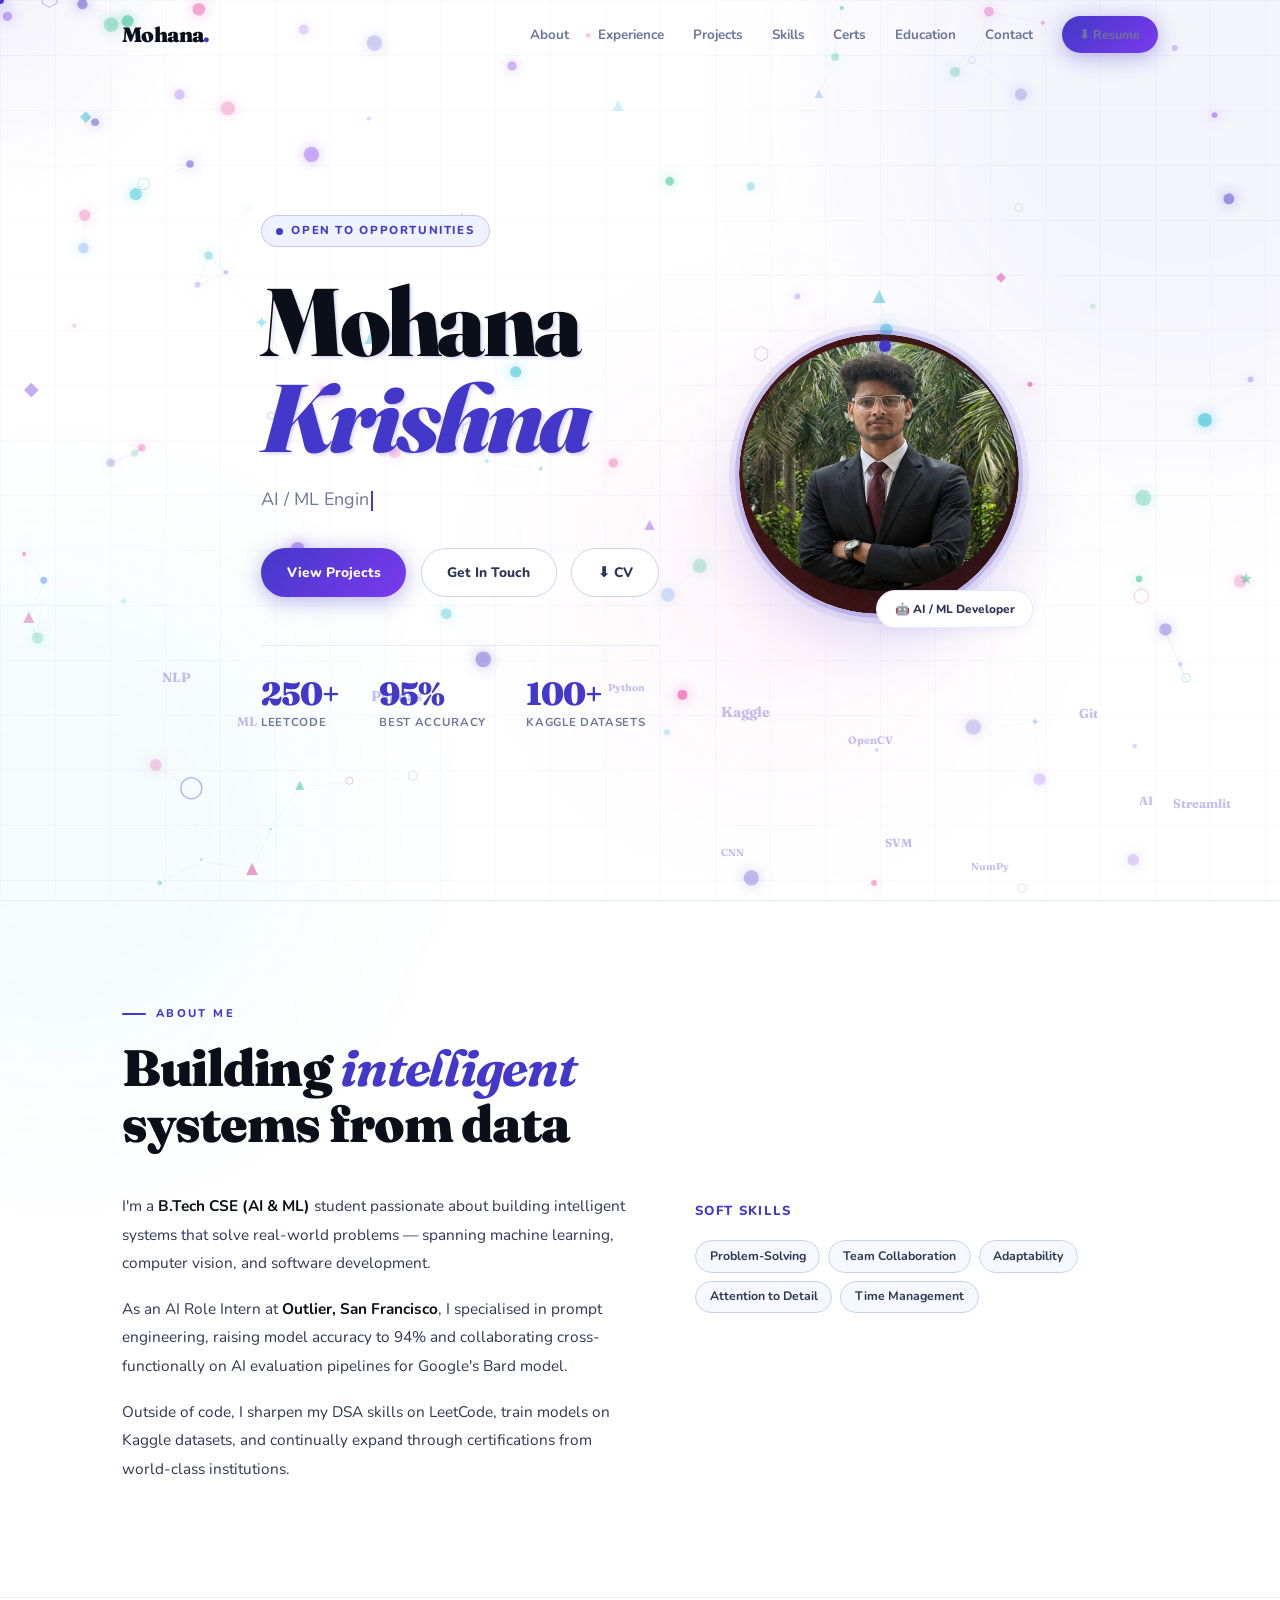
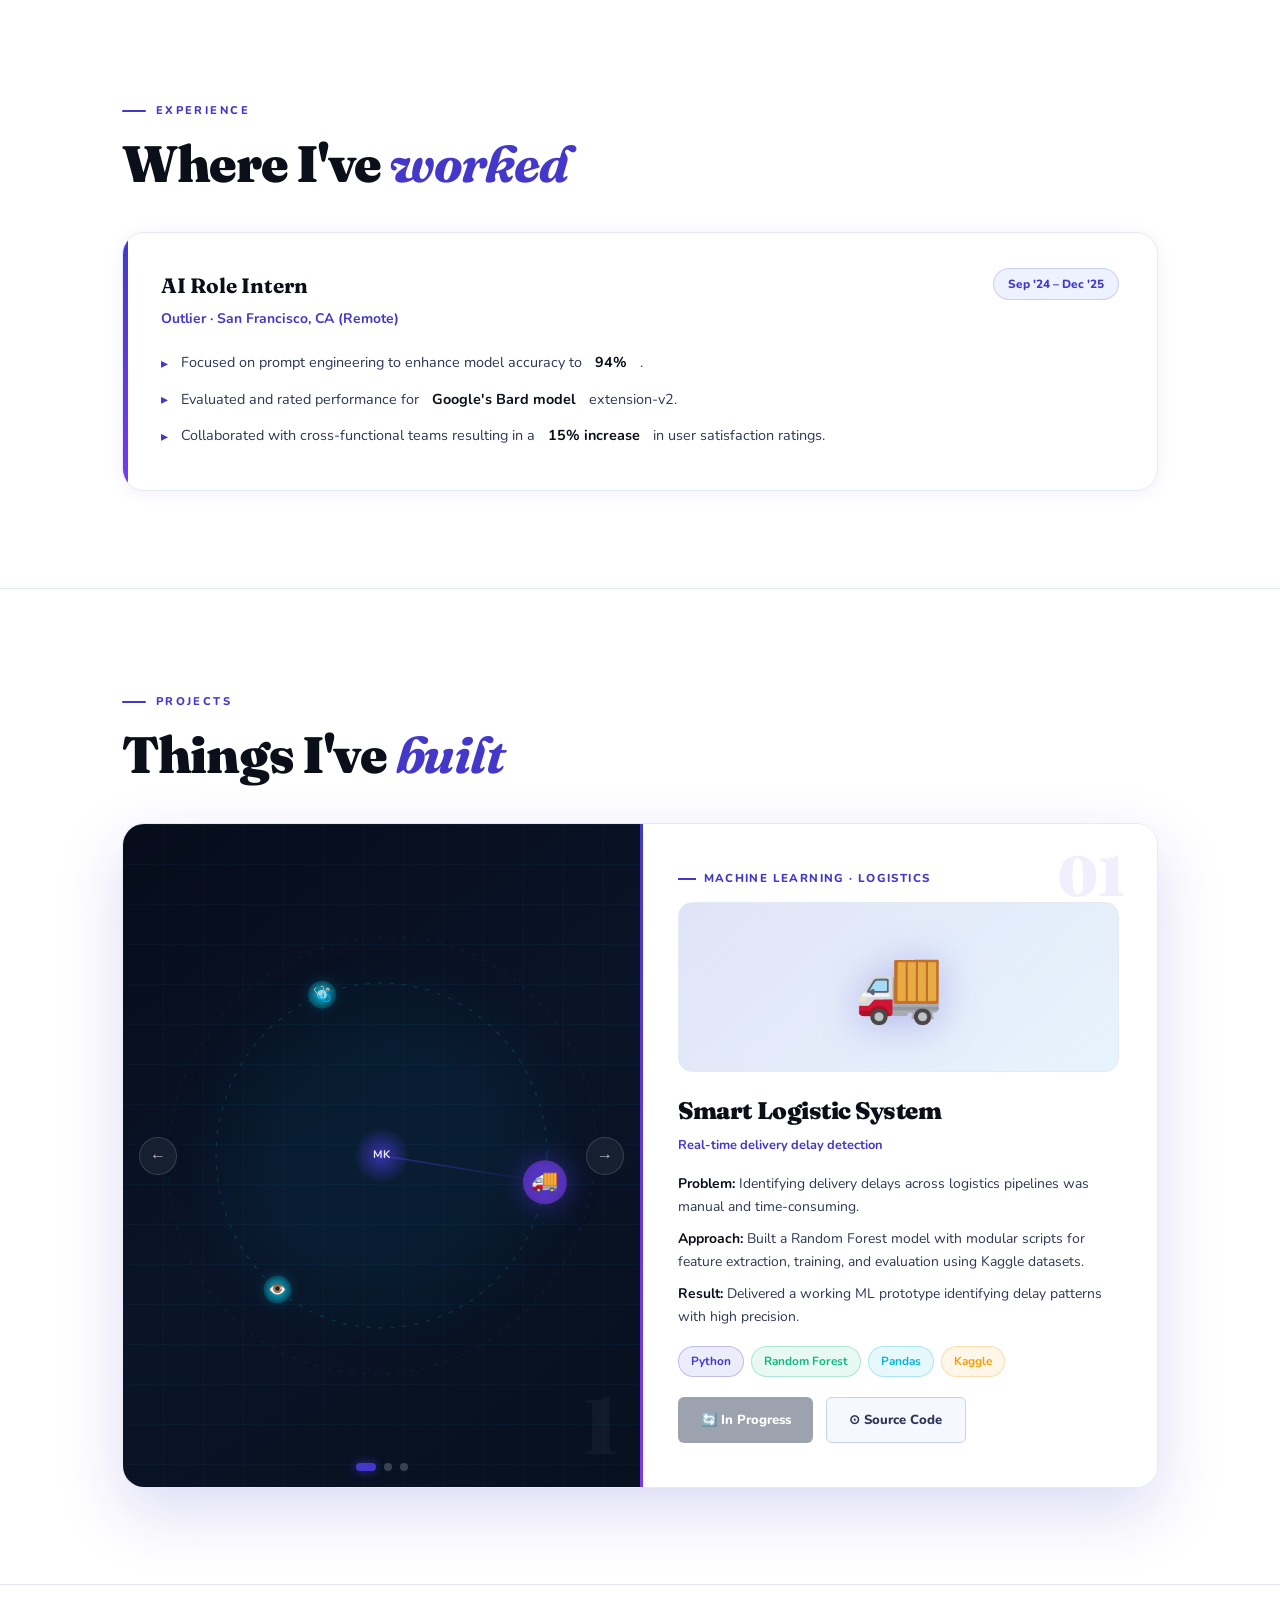
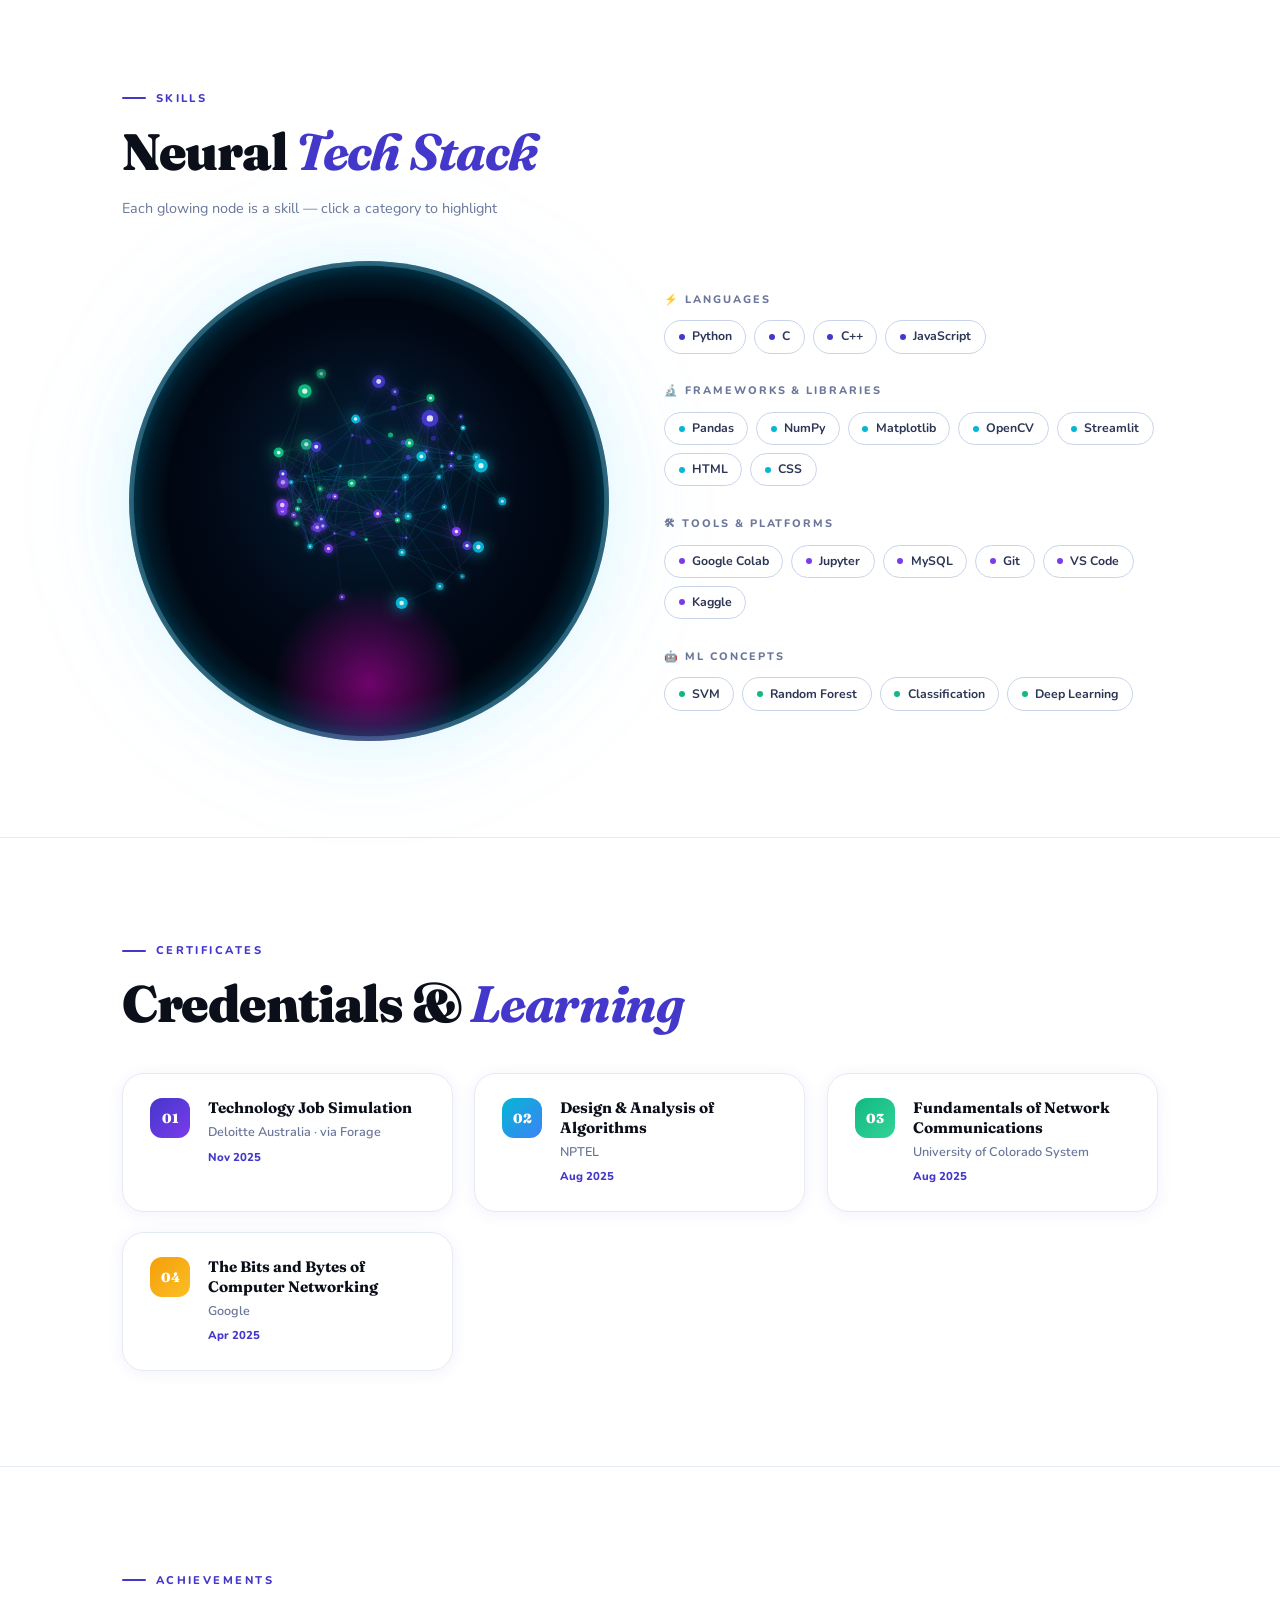
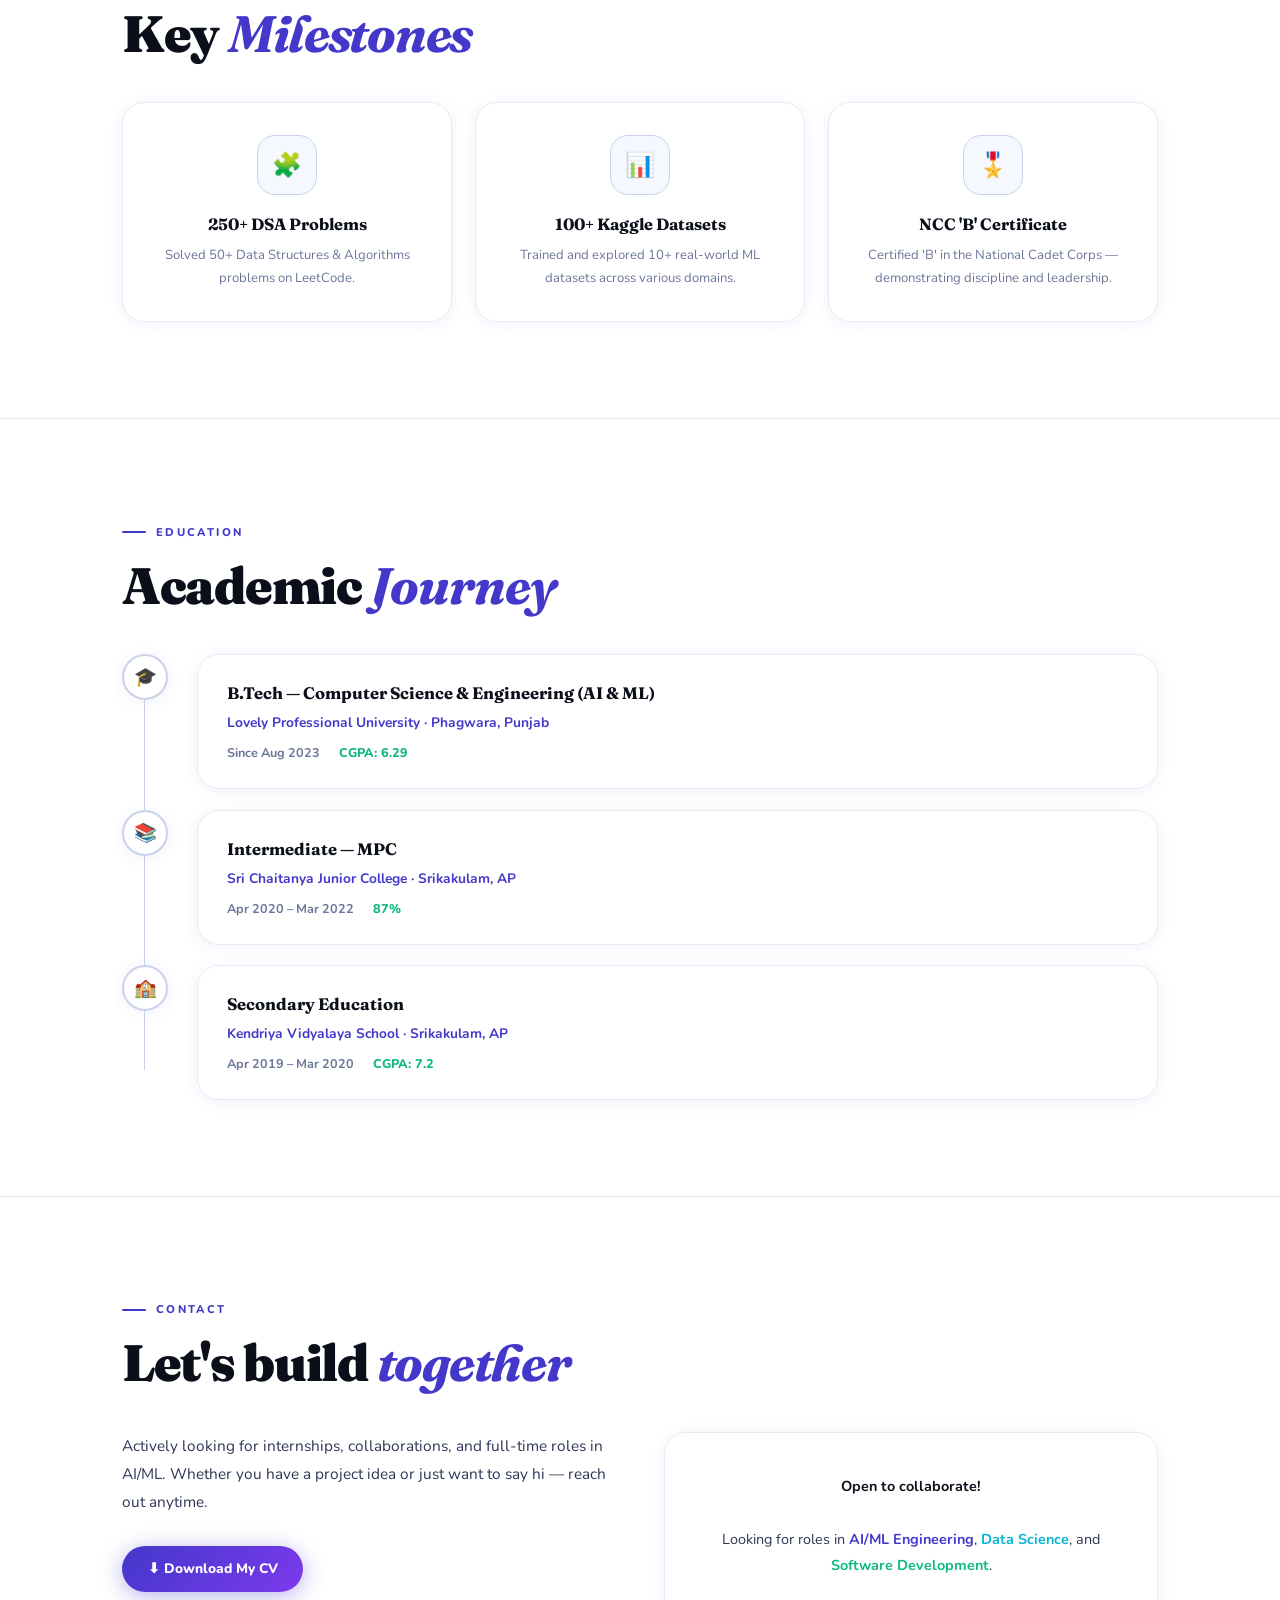
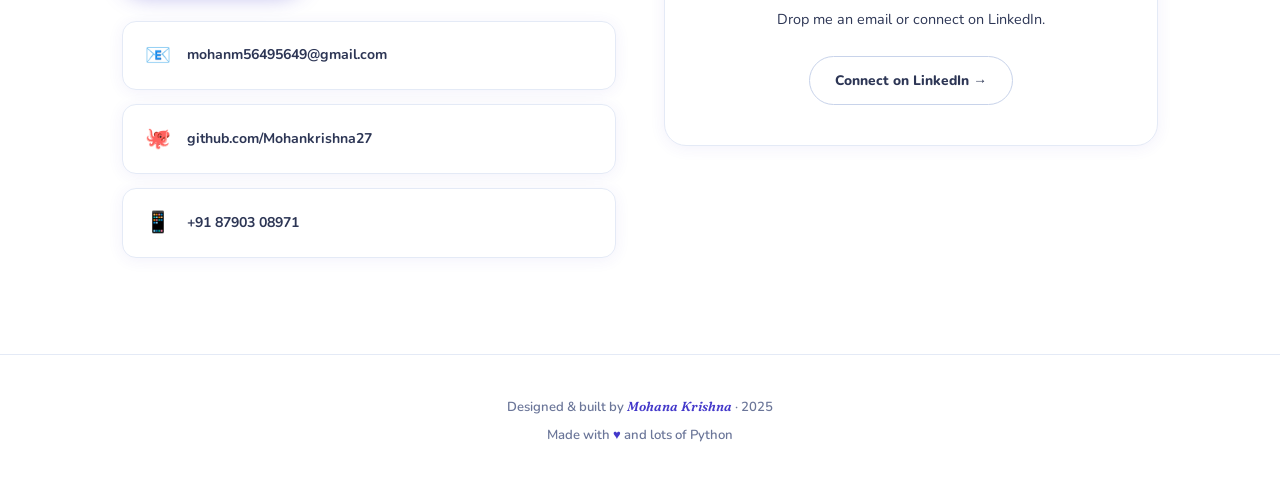
==== portfolio_final1.html @ 8be57232 "Add files via upload" ====
<!DOCTYPE html>
<html lang="en">
<head>
<meta charset="UTF-8"/>
<meta name="viewport" content="width=device-width,initial-scale=1.0"/>
<title>Mohana Krishna · Portfolio</title>
<link rel="preconnect" href="https://fonts.googleapis.com"/>
<link rel="preconnect" href="https://fonts.gstatic.com" crossorigin/>
<link href="https://fonts.googleapis.com/css2?family=Fraunces:ital,opsz,wght@0,9..144,700;0,9..144,900;1,9..144,700&family=Nunito:wght@400;600;700;800&display=swap" rel="stylesheet"/>
<style>
:root{
  --bg:#ffffff;--bg2:#f5f8ff;--bg3:#eef2fb;
  --white:#ffffff;--border:#e4eaf6;--border-dk:#c8d3ea;
  --text:#0b0f1a;--text2:#2d3655;--muted:#6b7699;
  --accent:#4338ca;--alt:#06b6d4;--green:#10b981;--pink:#e11d8d;
  --accent-lt:#eef2ff;--alt-lt:#ecfeff;--green-lt:#ecfdf5;
  --g1:linear-gradient(135deg,#4338ca,#7c3aed);
  --g2:linear-gradient(135deg,#06b6d4,#3b82f6);
  --sh-sm:0 2px 16px rgba(67,56,202,.07);
  --sh:0 8px 40px rgba(67,56,202,.13);
  --sh-lg:0 24px 64px rgba(67,56,202,.18);
  --r:14px;--r-lg:22px;
}
*,*::before,*::after{box-sizing:border-box;margin:0;padding:0}
html{scroll-behavior:smooth}
body{font-family:'Nunito',sans-serif;background:var(--bg);color:var(--text);overflow-x:hidden;line-height:1.7}
::-webkit-scrollbar{width:5px}
::-webkit-scrollbar-track{background:var(--bg2)}
::-webkit-scrollbar-thumb{background:var(--accent);border-radius:999px}
::selection{background:rgba(67,56,202,.15)}

#particle-canvas{position:fixed;inset:0;pointer-events:none;z-index:0}
.mesh{position:fixed;inset:0;z-index:0;pointer-events:none;
  background-image:linear-gradient(rgba(67,56,202,.03) 1px,transparent 1px),linear-gradient(90deg,rgba(67,56,202,.03) 1px,transparent 1px);
  background-size:55px 55px;animation:mesh-drift 25s ease-in-out infinite alternate}
@keyframes mesh-drift{0%{background-position:0 0}100%{background-position:18px 18px}}
.orb{position:fixed;border-radius:50%;filter:blur(90px);pointer-events:none;z-index:0}
.o1{width:650px;height:650px;background:rgba(67,56,202,.055);top:-220px;right:-220px;animation:of 20s ease-in-out infinite alternate}
.o2{width:520px;height:520px;background:rgba(6,182,212,.045);bottom:-180px;left:-200px;animation:of 24s ease-in-out infinite alternate;animation-delay:-10s}
.o3{width:380px;height:380px;background:rgba(225,29,141,.04);top:42%;left:46%;animation:of 16s ease-in-out infinite alternate;animation-delay:-5s}
@keyframes of{0%{transform:translate(0,0)scale(1)}100%{transform:translate(28px,38px)scale(1.07)}}

#cg{position:fixed;pointer-events:none;z-index:9999;width:400px;height:400px;border-radius:50%;background:radial-gradient(circle,rgba(67,56,202,.06) 0%,transparent 70%);transform:translate(-50%,-50%);transition:left .08s,top .08s}
#cd{position:fixed;pointer-events:none;z-index:9999;width:8px;height:8px;border-radius:50%;background:var(--accent);transform:translate(-50%,-50%);box-shadow:0 0 14px rgba(67,56,202,.7);transition:left .04s,top .04s,transform .2s,background .2s}

.container{max-width:1100px;margin:0 auto;padding:0 2rem;position:relative;z-index:1}
.section-label{display:inline-flex;align-items:center;gap:.6rem;font-size:.7rem;font-weight:800;letter-spacing:.22em;text-transform:uppercase;color:var(--accent);margin-bottom:1rem}
.section-label::before{content:'';width:24px;height:2px;background:var(--accent);border-radius:2px}
.section-title{font-family:'Fraunces',serif;font-weight:900;font-size:clamp(1.9rem,4.5vw,3.2rem);line-height:1.1;color:var(--text);margin-bottom:1rem;letter-spacing:-.025em}
.section-title em{font-style:italic;color:var(--accent);font-weight:700}
.card{background:var(--white);border:1px solid var(--border);border-radius:var(--r-lg);box-shadow:var(--sh-sm);position:relative;overflow:hidden;transform-style:preserve-3d;transition:transform .15s ease,box-shadow .3s,border-color .3s;will-change:transform}
.card::after{content:'';position:absolute;inset:0;background:linear-gradient(110deg,transparent 35%,rgba(255,255,255,.75) 50%,transparent 65%);transform:translateX(-100%);transition:transform .55s;pointer-events:none;z-index:2}
.card:hover::after{transform:translateX(100%)}
.card:hover{border-color:rgba(67,56,202,.22);box-shadow:var(--sh)}
.btn{display:inline-flex;align-items:center;gap:.5rem;font-family:'Nunito',sans-serif;font-weight:800;font-size:.86rem;padding:.72rem 1.6rem;border-radius:999px;border:none;cursor:pointer;text-decoration:none;transition:transform .25s,box-shadow .25s,filter .25s;position:relative;overflow:hidden}
.btn::before{content:'';position:absolute;inset:0;border-radius:inherit;background:radial-gradient(circle at var(--mx,50%) var(--my,50%),rgba(255,255,255,.28) 0%,transparent 60%);opacity:0;transition:opacity .3s;pointer-events:none}
.btn:hover::before{opacity:1}
.btn-p{background:var(--g1);color:#fff;box-shadow:0 4px 22px rgba(67,56,202,.38)}
.btn-p:hover{transform:translateY(-3px);box-shadow:0 10px 34px rgba(67,56,202,.45);filter:brightness(1.06)}
.btn-g{background:var(--white);color:var(--text2);border:1.5px solid var(--border-dk)}
.btn-g:hover{border-color:var(--accent);color:var(--accent);transform:translateY(-3px);box-shadow:var(--sh-sm)}

nav{position:fixed;top:0;left:0;right:0;z-index:100;padding:1rem 0;transition:background .4s,box-shadow .4s}
nav.sc{background:rgba(255,255,255,.9);backdrop-filter:blur(24px);-webkit-backdrop-filter:blur(24px);box-shadow:0 1px 0 var(--border),var(--sh-sm)}
.ni{display:flex;align-items:center;justify-content:space-between}
.nl{font-family:'Fraunces',serif;font-weight:900;font-size:1.3rem;color:var(--text);text-decoration:none;letter-spacing:-.03em}
.nl span{color:var(--accent)}
.nls{display:flex;align-items:center;gap:1.8rem;list-style:none}
.nls a{font-size:.84rem;font-weight:700;color:var(--muted);text-decoration:none;transition:color .2s;position:relative}
.nls a::after{content:'';position:absolute;bottom:-3px;left:0;right:0;height:2px;background:var(--accent);border-radius:2px;transform:scaleX(0);transform-origin:right;transition:transform .3s}
.nls a:hover{color:var(--text)}
.nls a:hover::after{transform:scaleX(1);transform-origin:left}
.burg{display:none;flex-direction:column;gap:5px;cursor:pointer;padding:4px}
.burg span{display:block;width:22px;height:2px;background:var(--text);border-radius:2px;transition:all .3s}
@media(max-width:720px){
  .burg{display:flex}
  .nls{position:fixed;inset:0;top:62px;flex-direction:column;justify-content:center;align-items:center;background:rgba(255,255,255,.97);gap:2.5rem;display:none}
  .nls.open{display:flex}
  .nls a{font-size:1.2rem}
}

/* HERO */
#hero{min-height:100vh;display:flex;align-items:center;padding:7rem 0 4rem}
.hi{display:grid;grid-template-columns:1fr auto;align-items:center;gap:5rem}
.hero-pill{display:inline-flex;align-items:center;gap:.5rem;font-size:.72rem;font-weight:800;letter-spacing:.14em;text-transform:uppercase;background:var(--accent-lt);color:var(--accent);border:1px solid rgba(67,56,202,.22);padding:.33rem .9rem;border-radius:999px;margin-bottom:1.6rem;animation:pglow 3s ease-in-out infinite}
@keyframes pglow{0%,100%{box-shadow:0 0 0 0 rgba(67,56,202,0)}50%{box-shadow:0 0 0 7px rgba(67,56,202,.07)}}
.dot{width:7px;height:7px;border-radius:50%;background:var(--accent);animation:pdot 2s ease-in-out infinite}
@keyframes pdot{0%,100%{box-shadow:0 0 0 0 rgba(67,56,202,.6)}50%{box-shadow:0 0 0 8px rgba(67,56,202,0)}}
.hn{font-family:'Fraunces',serif;font-weight:900;font-size:clamp(3rem,8vw,6rem);line-height:1.0;letter-spacing:-.04em;margin-bottom:1.2rem;color:var(--text);text-shadow:1px 1px 0 rgba(67,56,202,.06),2px 2px 0 rgba(67,56,202,.05),3px 3px 0 rgba(67,56,202,.04),4px 4px 0 rgba(67,56,202,.03)}
.hn .aw{color:var(--accent);font-style:italic}
.hs{font-size:clamp(.95rem,2vw,1.12rem);font-weight:400;color:var(--muted);margin-bottom:2rem;min-height:1.8em}
.cur{display:inline-block;width:2px;height:1.1em;background:var(--accent);margin-left:2px;vertical-align:text-bottom;animation:bl .8s step-end infinite}
@keyframes bl{0%,100%{opacity:1}50%{opacity:0}}
.hcta{display:flex;gap:.9rem;flex-wrap:wrap;margin-bottom:3rem}
.hst{display:flex;gap:2.5rem;padding-top:2rem;border-top:1px solid var(--border)}
.sv{font-family:'Fraunces',serif;font-size:2rem;font-weight:900;color:var(--accent);letter-spacing:-.03em;line-height:1}
.sl{font-size:.72rem;color:var(--muted);margin-top:.22rem;font-weight:700;letter-spacing:.06em;text-transform:uppercase}

/* PHOTO AVATAR */
.haw{position:relative;flex-shrink:0}
.ab{
  width:280px;height:280px;border-radius:50%;overflow:hidden;
  position:relative;transform-style:preserve-3d;flex-shrink:0;
  box-shadow:0 0 0 4px rgba(67,56,202,.2),0 0 0 10px rgba(67,56,202,.08),var(--sh-lg);
  animation:photo-glow 4s ease-in-out infinite alternate;
}
@keyframes photo-glow{
  0%{box-shadow:0 0 0 4px rgba(67,56,202,.2),0 0 0 10px rgba(67,56,202,.08),var(--sh-lg),0 0 40px rgba(67,56,202,.14)}
  100%{box-shadow:0 0 0 4px rgba(124,58,237,.32),0 0 0 12px rgba(124,58,237,.1),var(--sh-lg),0 0 60px rgba(124,58,237,.22)}
}
.ab img{width:100%;height:100%;object-fit:cover;object-position:center top;display:block;border-radius:50%}
.ab::before{content:'';position:absolute;width:335px;height:335px;border-radius:50%;border:2px dashed rgba(67,56,202,.2);animation:spin 14s linear infinite;top:50%;left:50%;transform:translate(-50%,-50%)}
.ab::after{content:'';position:absolute;width:368px;height:368px;border-radius:50%;border:1px dotted rgba(6,182,212,.15);animation:spin 22s linear infinite reverse;top:50%;left:50%;transform:translate(-50%,-50%)}
@keyframes spin{to{transform:translate(-50%,-50%) rotate(360deg)}}
.od{position:absolute;border-radius:50%;top:6px;left:50%;transform-origin:0 calc(155px - 5px);animation:spin2 9s linear infinite;z-index:10}
@keyframes spin2{to{transform:rotate(360deg)}}
.od1{width:12px;height:12px;background:var(--accent);box-shadow:0 0 12px rgba(67,56,202,.7)}
.od2{width:9px;height:9px;background:var(--alt);box-shadow:0 0 10px rgba(6,182,212,.7);animation-duration:14s;animation-direction:reverse;top:auto;bottom:12px;right:12px;left:auto;transform-origin:calc(-140px + 4px) calc(-140px + 4px)}
.od3{width:7px;height:7px;background:var(--pink);box-shadow:0 0 8px rgba(225,29,141,.7);animation-duration:18s;top:auto;bottom:80px;right:-20px;left:auto;transform-origin:calc(-120px + 3px) 0}
.abadge{position:absolute;bottom:-14px;right:-14px;background:var(--white);border:1.5px solid var(--border);border-radius:999px;padding:.5rem 1.1rem;font-size:.74rem;font-weight:800;color:var(--text2);box-shadow:var(--sh-sm);display:flex;align-items:center;gap:.4rem;animation:bfloat 3s ease-in-out infinite alternate;z-index:20}
@keyframes bfloat{0%{transform:translateY(0)}100%{transform:translateY(-7px)}}
.plx{transform-style:preserve-3d;will-change:transform}
@media(max-width:780px){.hi{grid-template-columns:1fr;text-align:center}.hero-pill,.hcta,.hst{justify-content:center}.haw{display:none}}

section{padding:6rem 0;position:relative}
section+section{border-top:1px solid var(--border)}

/* ABOUT */
.ag{display:grid;grid-template-columns:1.1fr 1fr;gap:4rem;align-items:start}
.at p{color:var(--text2);line-height:1.85;margin-bottom:1.1rem;font-size:.96rem}
.at strong{color:var(--text);font-weight:700}
@media(max-width:780px){.ag{grid-template-columns:1fr}}

/* EXPERIENCE */
.ec{padding:2.2rem 2.4rem;position:relative;overflow:hidden}
.es{position:absolute;left:0;top:0;bottom:0;width:5px;background:var(--g1);border-radius:4px 0 0 4px}
.eh{display:flex;justify-content:space-between;align-items:flex-start;flex-wrap:wrap;gap:.7rem;margin-bottom:.9rem}
.er{font-family:'Fraunces',serif;font-size:1.3rem;font-weight:700;color:var(--text)}
.eco{font-size:.87rem;color:var(--accent);font-weight:700;margin-top:.2rem}
.ed{font-size:.74rem;font-weight:800;padding:.3rem .85rem;background:var(--accent-lt);border:1px solid rgba(67,56,202,.2);border-radius:999px;color:var(--accent);white-space:nowrap}
.el{list-style:none;margin-top:.6rem}
.el li{font-size:.9rem;color:var(--text2);padding:.38rem 0;display:flex;gap:.8rem;align-items:flex-start;line-height:1.65}
.el li::before{content:'▸';color:var(--accent);flex-shrink:0;margin-top:.05rem}
.el strong{color:var(--text);font-weight:700}

/* BRAIN / SKILLS */
#skills{padding:6rem 0;position:relative;border-top:1px solid var(--border)}
.skills-layout{display:grid;grid-template-columns:1fr 1fr;gap:3rem;align-items:center;margin-top:2.5rem}
.brain-container{position:relative;width:100%;aspect-ratio:1/1;max-width:480px;margin:0 auto;border-radius:50%;background:radial-gradient(ellipse at center,rgba(4,15,30,.92) 60%,rgba(4,15,30,.4) 100%);box-shadow:0 0 80px rgba(0,200,255,.12),0 0 160px rgba(0,200,255,.06),inset 0 0 60px rgba(0,200,255,.04);overflow:hidden}
.brain-ring{position:absolute;border-radius:50%;pointer-events:none;border:1px solid rgba(0,200,255,.12);top:50%;left:50%;transform:translate(-50%,-50%)}
.brain-ring.r1{width:110%;height:110%}
.brain-ring.r2{width:125%;height:125%;border-color:rgba(0,200,255,.07);border-style:dashed}
#brain-canvas{width:100%;height:100%;display:block}
.skill-legend{display:flex;flex-direction:column;gap:1.8rem}
.skill-cat-title{font-size:.68rem;font-weight:800;letter-spacing:.18em;text-transform:uppercase;color:var(--muted);margin-bottom:.7rem}
.skill-pills{display:flex;flex-wrap:wrap;gap:.5rem}
.skill-pill{display:inline-flex;align-items:center;gap:.45rem;padding:.32rem .85rem;border-radius:999px;font-size:.77rem;font-weight:700;background:var(--white);border:1.5px solid var(--border-dk);color:var(--text2);cursor:pointer;transition:all .28s;position:relative;overflow:hidden}
.skill-pill .sp-dot{width:6px;height:6px;border-radius:50%;flex-shrink:0}
.skill-pill:hover{transform:translateY(-2px) scale(1.04);box-shadow:0 6px 20px rgba(67,56,202,.18)}
.skill-pill.active{color:#fff;border-color:transparent;box-shadow:0 6px 20px rgba(67,56,202,.3)}
@media(max-width:820px){.skills-layout{grid-template-columns:1fr}}

/* PROJECTS */
#projects{padding:6rem 0;position:relative;border-top:1px solid var(--border)}
.proj-layout{display:grid;grid-template-columns:1fr 1fr;gap:0;min-height:520px;margin-top:2.5rem;border-radius:var(--r-lg);overflow:hidden;box-shadow:var(--sh-lg);border:1px solid var(--border)}
.proj-orbital-panel{background:linear-gradient(145deg,#060c1a,#0a1428,#06101e);position:relative;overflow:hidden;display:flex;align-items:center;justify-content:center;min-height:520px}
.proj-orbital-panel::before{content:'';position:absolute;inset:0;background-image:linear-gradient(rgba(0,200,255,.04) 1px,transparent 1px),linear-gradient(90deg,rgba(0,200,255,.04) 1px,transparent 1px);background-size:40px 40px;pointer-events:none}
#proj-orbital-canvas{position:absolute;inset:0;width:100%;height:100%}
.proj-index-number{position:absolute;bottom:22px;right:22px;font-family:'Fraunces',serif;font-size:5rem;font-weight:900;color:rgba(255,255,255,.04);line-height:1;pointer-events:none}
.proj-nav{position:absolute;top:50%;transform:translateY(-50%);display:flex;flex-direction:column;gap:12px;z-index:10}
.proj-nav.left{left:16px}
.proj-nav.right{right:16px}
.proj-nav-btn{width:38px;height:38px;border-radius:50%;background:rgba(255,255,255,.06);border:1px solid rgba(255,255,255,.15);color:rgba(255,255,255,.7);font-size:1rem;display:flex;align-items:center;justify-content:center;cursor:pointer;transition:all .25s;backdrop-filter:blur(8px)}
.proj-nav-btn:hover{background:rgba(67,56,202,.4);border-color:rgba(67,56,202,.7);color:#fff;box-shadow:0 0 16px rgba(67,56,202,.5)}
.proj-dots{position:absolute;bottom:16px;left:50%;transform:translateX(-50%);display:flex;gap:8px;z-index:10}
.proj-dot{width:8px;height:8px;border-radius:50%;background:rgba(255,255,255,.2);cursor:pointer;transition:all .25s}
.proj-dot.active{background:var(--accent);box-shadow:0 0 10px rgba(67,56,202,.7);width:20px;border-radius:4px}
.proj-detail-panel{background:var(--white);padding:2.8rem 2.4rem;display:flex;flex-direction:column;justify-content:center;position:relative;overflow:hidden;transition:opacity .35s ease,transform .35s ease}
.proj-detail-panel::before{content:'';position:absolute;top:0;left:0;bottom:0;width:3px;background:var(--g1)}
.proj-detail-num{font-family:'Fraunces',serif;font-size:3.5rem;font-weight:900;color:rgba(67,56,202,.08);line-height:1;position:absolute;top:1.5rem;right:2rem}
.proj-detail-badge{display:inline-flex;align-items:center;gap:.45rem;font-size:.72rem;font-weight:800;letter-spacing:.12em;text-transform:uppercase;color:var(--accent);margin-bottom:.8rem}
.proj-detail-badge::before{content:'';width:18px;height:2px;background:var(--accent)}
.proj-banner{width:100%;height:170px;border-radius:var(--r);overflow:hidden;margin-bottom:1.2rem;background:linear-gradient(145deg,var(--bg3),var(--bg2));display:flex;align-items:center;justify-content:center;position:relative;border:1px solid var(--border);flex-shrink:0}
.proj-banner-emoji{font-size:4.5rem;filter:drop-shadow(0 4px 20px rgba(67,56,202,.3))}
.proj-banner-overlay{position:absolute;inset:0;background:linear-gradient(135deg,rgba(67,56,202,.08),rgba(6,182,212,.06))}
.proj-detail-title{font-family:'Fraunces',serif;font-size:1.5rem;font-weight:900;color:var(--text);margin-bottom:.25rem;letter-spacing:-.02em}
.proj-detail-sub{font-size:.8rem;color:var(--accent);font-weight:700;margin-bottom:1rem}
.proj-detail-pars{display:flex;flex-direction:column;gap:.55rem;margin-bottom:1.1rem}
.proj-detail-par{font-size:.87rem;color:var(--text2);line-height:1.65}
.proj-detail-par strong{color:var(--text);font-weight:700}
.proj-tags-row{display:flex;flex-wrap:wrap;gap:.42rem;margin-bottom:1.3rem}
.pdtag{padding:.26rem .75rem;border-radius:999px;font-size:.74rem;font-weight:700;border:1.5px solid transparent;cursor:default}
.proj-actions{display:flex;gap:.8rem;flex-wrap:wrap}
.proj-btn-live{display:inline-flex;align-items:center;gap:.5rem;padding:.65rem 1.4rem;border-radius:6px;font-size:.82rem;font-weight:800;background:#dc2626;color:#fff;text-decoration:none;transition:all .25s;box-shadow:0 4px 16px rgba(220,38,38,.3)}
.proj-btn-live:hover{background:#b91c1c;transform:translateY(-2px);box-shadow:0 8px 24px rgba(220,38,38,.4)}
.proj-btn-src{display:inline-flex;align-items:center;gap:.5rem;padding:.65rem 1.4rem;border-radius:6px;font-size:.82rem;font-weight:800;background:var(--bg2);color:var(--text2);text-decoration:none;border:1.5px solid var(--border-dk);transition:all .25s}
.proj-btn-src:hover{border-color:var(--accent);color:var(--accent);transform:translateY(-2px)}
@media(max-width:820px){.proj-layout{grid-template-columns:1fr}.proj-orbital-panel{min-height:300px}.proj-detail-panel{padding:2rem 1.6rem}}

/* CERTS */
.cg2{display:grid;grid-template-columns:repeat(auto-fill,minmax(300px,1fr));gap:1.3rem}
.cc{padding:1.5rem 1.7rem;display:flex;gap:1.1rem;align-items:flex-start}
.cn{flex-shrink:0;width:40px;height:40px;border-radius:12px;display:flex;align-items:center;justify-content:center;font-family:'Fraunces',serif;font-size:.82rem;font-weight:900;color:#fff}
.c1{background:var(--g1)}.c2{background:var(--g2)}.c3{background:linear-gradient(135deg,#10b981,#34d399)}.c4{background:linear-gradient(135deg,#f59e0b,#fbbf24)}
.cnm{font-family:'Fraunces',serif;font-size:.95rem;font-weight:700;color:var(--text);margin-bottom:.22rem;line-height:1.3}
.cor{font-size:.79rem;color:var(--muted);font-weight:600}
.cdt{font-size:.71rem;color:var(--accent);margin-top:.3rem;font-weight:800}

/* ACHIEVEMENTS */
.achg{display:grid;grid-template-columns:repeat(3,1fr);gap:1.4rem}
.achc{padding:2rem;text-align:center}
.achi{display:inline-flex;align-items:center;justify-content:center;width:60px;height:60px;border-radius:18px;font-size:1.5rem;background:var(--bg2);border:1px solid var(--border-dk);margin-bottom:1rem;transition:transform .3s,background .3s}
.achc:hover .achi{transform:rotate(-12deg) scale(1.18);background:var(--accent-lt)}
.achn{font-family:'Fraunces',serif;font-size:1.02rem;font-weight:700;color:var(--text);margin-bottom:.35rem}
.achd{font-size:.82rem;color:var(--muted);line-height:1.7}
@media(max-width:600px){.achg{grid-template-columns:1fr}}

/* EDUCATION */
.etl{position:relative;display:flex;flex-direction:column;gap:1.3rem}
.etl::before{content:'';position:absolute;left:22px;top:30px;bottom:30px;width:1px;background:var(--border-dk)}
.ei{display:flex;gap:1.8rem;align-items:flex-start}
.edot{flex-shrink:0;width:46px;height:46px;border-radius:50%;display:flex;align-items:center;justify-content:center;font-size:1.15rem;background:var(--white);border:2px solid var(--border-dk);position:relative;z-index:1;box-shadow:var(--sh-sm);transition:border-color .3s,transform .3s}
.ei:hover .edot{border-color:var(--accent);transform:scale(1.1)}
.ecard{flex:1;padding:1.5rem 1.8rem}
.edeg{font-family:'Fraunces',serif;font-size:1.04rem;font-weight:700;color:var(--text)}
.escl{font-size:.86rem;color:var(--accent);font-weight:700;margin:.22rem 0 .5rem}
.emeta{font-size:.79rem;color:var(--muted);display:flex;gap:1.2rem;flex-wrap:wrap;font-weight:700}
.esc{color:var(--green);font-weight:800}

/* CONTACT */
.ctg{display:grid;grid-template-columns:1fr 1fr;gap:3rem;align-items:start}
.cti{font-size:.96rem;color:var(--text2);line-height:1.85;margin-bottom:1.8rem}
.ctls{display:flex;flex-direction:column;gap:.9rem}
.ctl{display:flex;align-items:center;gap:1rem;padding:1rem 1.4rem;border-radius:var(--r);background:var(--white);border:1.5px solid var(--border);text-decoration:none;color:var(--text2);font-size:.88rem;font-weight:700;transition:all .3s;box-shadow:var(--sh-sm)}
.ctl:hover{border-color:var(--accent);color:var(--accent);transform:translateX(8px);box-shadow:var(--sh)}
.ctcard{padding:2.5rem;text-align:center;background:var(--white);border:1.5px solid var(--border);border-radius:var(--r-lg);box-shadow:var(--sh-sm)}
.ctemoji{font-size:3rem;margin-bottom:1rem;display:block}
.ctcard p{font-size:.9rem;color:var(--text2);line-height:1.85}
.ctcard strong{color:var(--text);font-weight:700}
.ac1{color:var(--accent);font-weight:700}.ac2{color:var(--alt);font-weight:700}.ac3{color:var(--green);font-weight:700}
@media(max-width:780px){.ctg{grid-template-columns:1fr}}

footer{text-align:center;padding:2.5rem 0;border-top:1px solid var(--border);font-size:.82rem;color:var(--muted);font-weight:600;position:relative;z-index:1}
footer em{font-family:'Fraunces',serif;font-style:italic;color:var(--accent)}
.reveal{opacity:0;transform:translateY(32px);transition:opacity .8s cubic-bezier(.165,.84,.44,1),transform .8s cubic-bezier(.165,.84,.44,1)}
.reveal.visible{opacity:1;transform:translateY(0)}
.d1{transition-delay:.1s}.d2{transition-delay:.2s}.d3{transition-delay:.3s}
.ripple{position:absolute;border-radius:50%;background:rgba(67,56,202,.14);transform:scale(0);animation:rip .65s linear;pointer-events:none}
@keyframes rip{to{transform:scale(4);opacity:0}}
.flbl{position:absolute;font-family:'Fraunces',serif;font-size:.74rem;font-weight:700;color:rgba(67,56,202,.32);pointer-events:none;animation:ldrift linear infinite;white-space:nowrap}
@keyframes ldrift{0%{transform:translateY(0) rotate(var(--r,0deg));opacity:.32}50%{opacity:.52}100%{transform:translateY(-100vh) rotate(var(--r,0deg));opacity:0}}
</style>
</head>
<body>
<canvas id="particle-canvas"></canvas>
<div class="mesh"></div>
<div class="orb o1"></div><div class="orb o2"></div><div class="orb o3"></div>
<div id="cg"></div><div id="cd"></div>

<nav id="nav">
  <div class="container ni">
    <a href="#hero" class="nl">Mohana<span>.</span></a>
    <ul class="nls" id="NL">
      <li><a href="#about">About</a></li>
      <li><a href="#experience">Experience</a></li>
      <li><a href="#projects">Projects</a></li>
      <li><a href="#skills">Skills</a></li>
      <li><a href="#certificates">Certs</a></li>
      <li><a href="#education">Education</a></li>
      <li><a href="#contact">Contact</a></li>
      <li><a href="Mohancvfinal10010.pdf" download class="btn btn-p" style="padding:.48rem 1.1rem;font-size:.79rem">⬇ Resume</a></li>
    </ul>
    <div class="burg" id="BG"><span></span><span></span><span></span></div>
  </div>
</nav>

<section id="hero" style="perspective:1400px">
  <div id="hfw" style="position:absolute;inset:0;pointer-events:none;overflow:hidden;z-index:0"></div>
  <div class="container">
    <div class="hi plx" id="heroPlx">
      <div>
        <div class="hero-pill"><span class="dot"></span>Open to Opportunities</div>
        <h1 class="hn">Mohana<br><span class="aw">Krishna</span></h1>
        <p class="hs"><span id="TT"></span><span class="cur"></span></p>
        <div class="hcta">
          <a href="#projects" class="btn btn-p">View Projects</a>
          <a href="#contact" class="btn btn-g">Get In Touch</a>
          <a href="Mohancvfinal10010.pdf" download class="btn btn-g">⬇ CV</a>
        </div>
        <div class="hst">
          <div><div class="sv">250+</div><div class="sl">LeetCode</div></div>
          <div><div class="sv">95%</div><div class="sl">Best Accuracy</div></div>
          <div><div class="sv">100+</div><div class="sl">Kaggle Datasets</div></div>
        </div>
      </div>
      <div class="haw">
        <div class="ab">
          <img src="[data-uri]" alt="Mohana Krishna"/>
          <div class="od od1"></div><div class="od od2"></div><div class="od od3"></div>
        </div>
        <div class="abadge">🤖 AI / ML Developer</div>
      </div>
    </div>
  </div>
</section>

<section id="about">
  <div class="container">
    <div class="reveal"><div class="section-label">About Me</div><h2 class="section-title">Building <em>intelligent</em><br>systems from data</h2></div>
    <div class="ag" style="margin-top:2.5rem">
      <div class="at reveal d1">
        <p>I'm a <strong>B.Tech CSE (AI &amp; ML)</strong> student passionate about building intelligent systems that solve real-world problems — spanning machine learning, computer vision, and software development.</p>
        <p>As an AI Role Intern at <strong>Outlier, San Francisco</strong>, I specialised in prompt engineering, raising model accuracy to 94% and collaborating cross-functionally on AI evaluation pipelines for Google's Bard model.</p>
        <p>Outside of code, I sharpen my DSA skills on LeetCode, train models on Kaggle datasets, and continually expand through certifications from world-class institutions.</p>
      </div>
      <div class="reveal d2" style="display:flex;flex-direction:column;gap:.5rem;padding-top:.5rem">
        <p style="font-size:.82rem;font-weight:800;color:var(--accent);letter-spacing:.1em;text-transform:uppercase;margin-bottom:.6rem">Soft Skills</p>
        <div style="display:flex;flex-wrap:wrap;gap:.5rem">
          <span style="padding:.3rem .85rem;border-radius:999px;font-size:.77rem;font-weight:700;background:var(--bg2);border:1px solid var(--border-dk);color:var(--text2)">Problem-Solving</span>
          <span style="padding:.3rem .85rem;border-radius:999px;font-size:.77rem;font-weight:700;background:var(--bg2);border:1px solid var(--border-dk);color:var(--text2)">Team Collaboration</span>
          <span style="padding:.3rem .85rem;border-radius:999px;font-size:.77rem;font-weight:700;background:var(--bg2);border:1px solid var(--border-dk);color:var(--text2)">Adaptability</span>
          <span style="padding:.3rem .85rem;border-radius:999px;font-size:.77rem;font-weight:700;background:var(--bg2);border:1px solid var(--border-dk);color:var(--text2)">Attention to Detail</span>
          <span style="padding:.3rem .85rem;border-radius:999px;font-size:.77rem;font-weight:700;background:var(--bg2);border:1px solid var(--border-dk);color:var(--text2)">Time Management</span>
        </div>
      </div>
    </div>
  </div>
</section>

<section id="experience">
  <div class="container">
    <div class="reveal"><div class="section-label">Experience</div><h2 class="section-title">Where I've <em>worked</em></h2></div>
    <div style="margin-top:2.5rem">
      <div class="card ec reveal d1">
        <div class="es"></div>
        <div class="eh"><div><div class="er">AI Role Intern</div><div class="eco">Outlier · San Francisco, CA (Remote)</div></div><span class="ed">Sep '24 – Dec '25</span></div>
        <ul class="el">
          <li>Focused on prompt engineering to enhance model accuracy to <strong>94%</strong>.</li>
          <li>Evaluated and rated performance for <strong>Google's Bard model</strong> extension-v2.</li>
          <li>Collaborated with cross-functional teams resulting in a <strong>15% increase</strong> in user satisfaction ratings.</li>
        </ul>
      </div>
    </div>
  </div>
</section>

<section id="projects">
  <div class="container">
    <div class="reveal"><div class="section-label">Projects</div><h2 class="section-title">Things I've <em>built</em></h2></div>
    <div class="proj-layout reveal d1">
      <div class="proj-orbital-panel">
        <canvas id="proj-orbital-canvas"></canvas>
        <div class="proj-nav left"><button class="proj-nav-btn" id="proj-prev">←</button></div>
        <div class="proj-nav right"><button class="proj-nav-btn" id="proj-next">→</button></div>
        <div class="proj-dots" id="proj-dots"></div>
        <div class="proj-index-number" id="proj-idx">1</div>
      </div>
      <div class="proj-detail-panel" id="proj-detail">
        <div class="proj-detail-num" id="pd-num">01</div>
        <div class="proj-detail-badge" id="pd-badge">ML · Computer Vision</div>
        <div class="proj-banner" id="pd-banner">
          <span class="proj-banner-emoji" id="pd-emoji">🚚</span>
          <div class="proj-banner-overlay"></div>
        </div>
        <div class="proj-detail-title" id="pd-title">Smart Logistic System</div>
        <div class="proj-detail-sub" id="pd-sub">Real-time delivery delay detection</div>
        <div class="proj-detail-pars" id="pd-pars"></div>
        <div class="proj-tags-row" id="pd-tags"></div>
        <div class="proj-actions" id="pd-actions"></div>
      </div>
    </div>
  </div>
</section>

<section id="skills">
  <div class="container">
    <div class="reveal"><div class="section-label">Skills</div><h2 class="section-title">Neural <em>Tech Stack</em></h2></div>
    <p style="color:var(--muted);font-size:.9rem;margin-bottom:.5rem">Each glowing node is a skill — click a category to highlight</p>
    <div class="skills-layout">
      <div class="reveal d1">
        <div class="brain-container" id="brainWrap">
          <div class="brain-ring r1"></div>
          <div class="brain-ring r2"></div>
          <canvas id="brain-canvas"></canvas>
        </div>
      </div>
      <div class="skill-legend reveal d2">
        <div>
          <div class="skill-cat-title">⚡ Languages</div>
          <div class="skill-pills" data-cat="lang">
            <span class="skill-pill" data-cat="lang"><span class="sp-dot" style="background:#4338ca"></span>Python</span>
            <span class="skill-pill" data-cat="lang"><span class="sp-dot" style="background:#4338ca"></span>C</span>
            <span class="skill-pill" data-cat="lang"><span class="sp-dot" style="background:#4338ca"></span>C++</span>
            <span class="skill-pill" data-cat="lang"><span class="sp-dot" style="background:#4338ca"></span>JavaScript</span>
          </div>
        </div>
        <div>
          <div class="skill-cat-title">🔬 Frameworks &amp; Libraries</div>
          <div class="skill-pills" data-cat="fw">
            <span class="skill-pill" data-cat="fw"><span class="sp-dot" style="background:#06b6d4"></span>Pandas</span>
            <span class="skill-pill" data-cat="fw"><span class="sp-dot" style="background:#06b6d4"></span>NumPy</span>
            <span class="skill-pill" data-cat="fw"><span class="sp-dot" style="background:#06b6d4"></span>Matplotlib</span>
            <span class="skill-pill" data-cat="fw"><span class="sp-dot" style="background:#06b6d4"></span>OpenCV</span>
            <span class="skill-pill" data-cat="fw"><span class="sp-dot" style="background:#06b6d4"></span>Streamlit</span>
            <span class="skill-pill" data-cat="fw"><span class="sp-dot" style="background:#06b6d4"></span>HTML</span>
            <span class="skill-pill" data-cat="fw"><span class="sp-dot" style="background:#06b6d4"></span>CSS</span>
          </div>
        </div>
        <div>
          <div class="skill-cat-title">🛠 Tools &amp; Platforms</div>
          <div class="skill-pills" data-cat="tool">
            <span class="skill-pill" data-cat="tool"><span class="sp-dot" style="background:#7c3aed"></span>Google Colab</span>
            <span class="skill-pill" data-cat="tool"><span class="sp-dot" style="background:#7c3aed"></span>Jupyter</span>
            <span class="skill-pill" data-cat="tool"><span class="sp-dot" style="background:#7c3aed"></span>MySQL</span>
            <span class="skill-pill" data-cat="tool"><span class="sp-dot" style="background:#7c3aed"></span>Git</span>
            <span class="skill-pill" data-cat="tool"><span class="sp-dot" style="background:#7c3aed"></span>VS Code</span>
            <span class="skill-pill" data-cat="tool"><span class="sp-dot" style="background:#7c3aed"></span>Kaggle</span>
          </div>
        </div>
        <div>
          <div class="skill-cat-title">🤖 ML Concepts</div>
          <div class="skill-pills" data-cat="ml">
            <span class="skill-pill" data-cat="ml"><span class="sp-dot" style="background:#10b981"></span>SVM</span>
            <span class="skill-pill" data-cat="ml"><span class="sp-dot" style="background:#10b981"></span>Random Forest</span>
            <span class="skill-pill" data-cat="ml"><span class="sp-dot" style="background:#10b981"></span>Classification</span>
            <span class="skill-pill" data-cat="ml"><span class="sp-dot" style="background:#10b981"></span>Deep Learning</span>
          </div>
        </div>
      </div>
    </div>
  </div>
</section>

<section id="certificates">
  <div class="container">
    <div class="reveal"><div class="section-label">Certificates</div><h2 class="section-title">Credentials &amp; <em>Learning</em></h2></div>
    <div class="cg2" style="margin-top:2.5rem">
      <div class="card cc reveal d1"><div class="cn c1">01</div><div><div class="cnm">Technology Job Simulation</div><div class="cor">Deloitte Australia · via Forage</div><div class="cdt">Nov 2025</div></div></div>
      <div class="card cc reveal d2"><div class="cn c2">02</div><div><div class="cnm">Design &amp; Analysis of Algorithms</div><div class="cor">NPTEL</div><div class="cdt">Aug 2025</div></div></div>
      <div class="card cc reveal d3"><div class="cn c3">03</div><div><div class="cnm">Fundamentals of Network Communications</div><div class="cor">University of Colorado System</div><div class="cdt">Aug 2025</div></div></div>
      <div class="card cc reveal d1"><div class="cn c4">04</div><div><div class="cnm">The Bits and Bytes of Computer Networking</div><div class="cor">Google</div><div class="cdt">Apr 2025</div></div></div>
    </div>
  </div>
</section>

<section id="achievements">
  <div class="container">
    <div class="reveal"><div class="section-label">Achievements</div><h2 class="section-title">Key <em>Milestones</em></h2></div>
    <div class="achg" style="margin-top:2.5rem">
      <div class="card achc reveal d1"><div class="achi">🧩</div><div class="achn">250+ DSA Problems</div><div class="achd">Solved 50+ Data Structures &amp; Algorithms problems on LeetCode.</div></div>
      <div class="card achc reveal d2"><div class="achi">📊</div><div class="achn">100+ Kaggle Datasets</div><div class="achd">Trained and explored 10+ real-world ML datasets across various domains.</div></div>
      <div class="card achc reveal d3"><div class="achi">🎖️</div><div class="achn">NCC 'B' Certificate</div><div class="achd">Certified 'B' in the National Cadet Corps — demonstrating discipline and leadership.</div></div>
    </div>
  </div>
</section>

<section id="education">
  <div class="container">
    <div class="reveal"><div class="section-label">Education</div><h2 class="section-title">Academic <em>Journey</em></h2></div>
    <div class="etl" style="margin-top:2.5rem">
      <div class="ei reveal d1"><div class="edot">🎓</div><div class="card ecard"><div class="edeg">B.Tech — Computer Science &amp; Engineering (AI &amp; ML)</div><div class="escl">Lovely Professional University · Phagwara, Punjab</div><div class="emeta"><span>Since Aug 2023</span><span class="esc">CGPA: 6.29</span></div></div></div>
      <div class="ei reveal d2"><div class="edot">📚</div><div class="card ecard"><div class="edeg">Intermediate — MPC</div><div class="escl">Sri Chaitanya Junior College · Srikakulam, AP</div><div class="emeta"><span>Apr 2020 – Mar 2022</span><span class="esc">87%</span></div></div></div>
      <div class="ei reveal d3"><div class="edot">🏫</div><div class="card ecard"><div class="edeg">Secondary Education</div><div class="escl">Kendriya Vidyalaya School · Srikakulam, AP</div><div class="emeta"><span>Apr 2019 – Mar 2020</span><span class="esc">CGPA: 7.2</span></div></div></div>
    </div>
  </div>
</section>

<section id="contact">
  <div class="container">
    <div class="reveal"><div class="section-label">Contact</div><h2 class="section-title">Let's build <em>together</em></h2></div>
    <div class="ctg" style="margin-top:2.5rem">
      <div class="reveal d1">
        <p class="cti">Actively looking for internships, collaborations, and full-time roles in AI/ML. Whether you have a project idea or just want to say hi — reach out anytime.</p>
        <a href="Mohancvfinal10010.pdf" download class="btn btn-p" style="margin-bottom:1.8rem">⬇ Download My CV</a>
        <div class="ctls">
          <a href="mailto:mohanm56495649@gmail.com" class="ctl"><span style="font-size:1.3rem">📧</span>mohanm56495649@gmail.com</a>
          <a href="https://github.com/Mohankrishna27" class="ctl" target="_blank"><span style="font-size:1.3rem">🐙</span>github.com/Mohankrishna27</a>
          <a href="tel:+918790308971" class="ctl"><span style="font-size:1.3rem">📱</span>+91 87903 08971</a>
        </div>
      </div>
      <div class="ctcard reveal d2">
       
        <p><strong>Open to collaborate!</strong><br><br>Looking for roles in <span class="ac1">AI/ML Engineering</span>, <span class="ac2">Data Science</span>, and <span class="ac3">Software Development</span>.<br><br>Drop me an email or connect on LinkedIn.</p>
        <a href="https://www.linkedin.com/in/" class="btn btn-g" target="_blank" style="margin-top:1.5rem">Connect on LinkedIn →</a>
      </div>
    </div>
  </div>
</section>

<footer><div class="container"><p>Designed &amp; built by <em>Mohana Krishna</em> · 2025</p><p style="margin-top:.35rem">Made with <em>♥</em> and lots of Python</p></div></footer>

<script>
/* PARTICLES */
const pc=document.getElementById('particle-canvas');
const pcx=pc.getContext('2d');
let PW,PH,parts=[],mouse={x:-9999,y:-9999};
function resizeP(){PW=pc.width=innerWidth;PH=pc.height=innerHeight}
resizeP();addEventListener('resize',resizeP);
const PCOLS=['#4338ca','#7c3aed','#06b6d4','#10b981','#e11d8d','#3b82f6'];
const PSYM=['◆','●','▲','★','✦','⬡','◯'];
class Part{
  constructor(){this.init(true)}
  init(s=false){
    this.x=Math.random()*PW;this.y=s?Math.random()*PH:PH+20;
    this.vx=(Math.random()-.5)*.45;this.vy=-(Math.random()*.65+.2);
    this.sz=Math.random()*6+2;this.op=Math.random()*.45+.08;
    this.col=PCOLS[0|Math.random()*PCOLS.length];
    this.sym=PSYM[0|Math.random()*PSYM.length];
    this.isSym=Math.random()>.6;this.wb=Math.random()*Math.PI*2;
    this.ws=Math.random()*.035+.01;this.life=0;this.max=Math.random()*450+200;
  }
  update(){
    this.life++;this.wb+=this.ws;
    this.x+=this.vx+Math.sin(this.wb)*.32;this.y+=this.vy;
    const dx=this.x-mouse.x,dy=this.y-mouse.y,d=Math.hypot(dx,dy);
    if(d<130){const f=(130-d)/130;this.x+=dx/d*f*2.8;this.y+=dy/d*f*2.8}
    const p=this.life/this.max;
    if(p<.1)this.op=p*10*.45;else if(p>.85)this.op=(1-p)/.15*.45;
    if(this.y<-30||this.life>this.max)this.init();
  }
  draw(){
    pcx.save();pcx.globalAlpha=this.op;
    if(this.isSym){pcx.font=`${this.sz*2.8}px serif`;pcx.fillStyle=this.col;pcx.textAlign='center';pcx.textBaseline='middle';pcx.fillText(this.sym,this.x,this.y);}
    else{pcx.beginPath();pcx.arc(this.x,this.y,this.sz,0,Math.PI*2);pcx.fillStyle=this.col;pcx.shadowBlur=14;pcx.shadowColor=this.col;pcx.fill();}
    pcx.restore();
  }
}
function drawLinks(){
  for(let i=0;i<parts.length;i++)for(let j=i+1;j<parts.length;j++){
    const d=Math.hypot(parts[i].x-parts[j].x,parts[i].y-parts[j].y);
    if(d<85){pcx.save();pcx.globalAlpha=(1-d/85)*.11;pcx.strokeStyle='#4338ca';pcx.lineWidth=.8;pcx.beginPath();pcx.moveTo(parts[i].x,parts[i].y);pcx.lineTo(parts[j].x,parts[j].y);pcx.stroke();pcx.restore();}
  }
}
for(let i=0;i<110;i++)parts.push(new Part());
function animP(){pcx.clearRect(0,0,PW,PH);drawLinks();parts.forEach(p=>{p.update();p.draw()});requestAnimationFrame(animP)}
animP();

/* BRAIN NEURON */
const BC=document.getElementById('brain-canvas');
const BX=BC.getContext('2d');
let BSZ=0;
const CAT_COLORS={lang:'#4338ca',fw:'#06b6d4',tool:'#7c3aed',ml:'#10b981'};
const SKILLS_DATA=[
  {label:'Python',cat:'lang'},{label:'C',cat:'lang'},{label:'C++',cat:'lang'},{label:'JavaScript',cat:'lang'},
  {label:'Pandas',cat:'fw'},{label:'NumPy',cat:'fw'},{label:'Matplotlib',cat:'fw'},{label:'OpenCV',cat:'fw'},
  {label:'Streamlit',cat:'fw'},{label:'HTML',cat:'fw'},{label:'CSS',cat:'fw'},
  {label:'Google Colab',cat:'tool'},{label:'Jupyter',cat:'tool'},{label:'MySQL',cat:'tool'},
  {label:'Git',cat:'tool'},{label:'VS Code',cat:'tool'},{label:'Kaggle',cat:'tool'},
  {label:'SVM',cat:'ml'},{label:'Rand. Forest',cat:'ml'},{label:'Classification',cat:'ml'},{label:'Deep Learning',cat:'ml'},
];
let brainNodes=[],brainEdges=[],brainPulses=[],brainT=0,activeCat=null;

function initBrainNodes(sz){
  BSZ=sz;
  const cx=sz/2,cy=sz/2;
  brainNodes=[];
  SKILLS_DATA.forEach((sk,i)=>{
    const angle=(i/SKILLS_DATA.length)*Math.PI*2-Math.PI/2;
    const lobeR=0.72+Math.sin(angle*1.5)*0.1;
    const indentBottom=angle>Math.PI*0.6&&angle<Math.PI*1.3?0.78:1;
    const r=sz*0.36*lobeR*indentBottom;
    const jx=(Math.random()-0.5)*sz*0.05,jy=(Math.random()-0.5)*sz*0.05;
    brainNodes.push({
      x:cx+Math.cos(angle)*r+jx,y:cy+Math.sin(angle)*r*0.82+jy-sz*0.04,
      vx:(Math.random()-0.5)*0.18,vy:(Math.random()-0.5)*0.18,
      baseX:cx+Math.cos(angle)*r+jx,baseY:cy+Math.sin(angle)*r*0.82+jy-sz*0.04,
      radius:3.5+Math.random()*3.5,pulse:Math.random()*Math.PI*2,
      pulseSpeed:0.022+Math.random()*0.025,cat:sk.cat,label:sk.label,color:CAT_COLORS[sk.cat],outer:true
    });
  });
  for(let i=0;i<40;i++){
    const a=Math.random()*Math.PI*2,r=Math.random()*sz*0.28;
    const lobeX=(Math.random()-0.5)*sz*0.32,lobeY=(Math.random()-0.7)*sz*0.22;
    const cats=Object.keys(CAT_COLORS),cat=cats[0|Math.random()*cats.length];
    brainNodes.push({
      x:cx+lobeX+Math.cos(a)*r*0.4,y:cy+lobeY+Math.sin(a)*r*0.35,
      vx:(Math.random()-0.5)*0.12,vy:(Math.random()-0.5)*0.12,
      baseX:cx+lobeX,baseY:cy+lobeY,
      radius:1.8+Math.random()*2.8,pulse:Math.random()*Math.PI*2,
      pulseSpeed:0.015+Math.random()*0.02,cat,color:CAT_COLORS[cat],outer:false,label:null
    });
  }
  brainEdges=[];
  for(let i=0;i<brainNodes.length;i++)for(let j=i+1;j<brainNodes.length;j++){
    const d=Math.hypot(brainNodes[i].x-brainNodes[j].x,brainNodes[i].y-brainNodes[j].y);
    const thresh=brainNodes[i].outer&&brainNodes[j].outer?sz*0.14:sz*0.18;
    if(d<thresh&&Math.random()>0.35)brainEdges.push({i,j,t:Math.random(),speed:0.003+Math.random()*0.006,active:Math.random()>0.55});
  }
  for(let k=0;k<8;k++)firePulse();
}
function firePulse(){
  if(!brainEdges.length)return;
  const e=brainEdges[0|Math.random()*brainEdges.length];
  brainPulses.push({edge:e,t:0,speed:0.012+Math.random()*0.018,color:brainNodes[e.i].color});
}
function drawBrainBg(sz){
  const cx=sz/2,cy=sz/2;
  const bg=BX.createRadialGradient(cx,cy*0.85,0,cx,cy,sz*0.52);
  bg.addColorStop(0,'rgba(4,18,40,0.95)');bg.addColorStop(0.6,'rgba(2,10,24,0.98)');bg.addColorStop(1,'rgba(0,4,12,1)');
  BX.beginPath();BX.arc(cx,cy,sz*0.49,0,Math.PI*2);BX.fillStyle=bg;BX.fill();
  const pg=BX.createRadialGradient(cx,cy+sz*0.38,0,cx,cy+sz*0.38,sz*0.2);
  pg.addColorStop(0,'rgba(200,0,180,0.55)');pg.addColorStop(1,'rgba(200,0,180,0)');
  BX.fillStyle=pg;BX.beginPath();BX.arc(cx,cy+sz*0.38,sz*0.2,0,Math.PI*2);BX.fill();
  const ig=BX.createRadialGradient(cx,cy-sz*0.05,0,cx,cy-sz*0.05,sz*0.32);
  ig.addColorStop(0,'rgba(0,150,200,0.12)');ig.addColorStop(1,'rgba(0,150,200,0)');
  BX.fillStyle=ig;BX.beginPath();BX.arc(cx,cy-sz*0.05,sz*0.32,0,Math.PI*2);BX.fill();
}
function drawBrainEdges(){
  brainEdges.forEach(e=>{
    if(!e.active)return;
    const a=brainNodes[e.i],b=brainNodes[e.j];
    BX.save();BX.globalAlpha=activeCat?(a.cat===activeCat||b.cat===activeCat?0.35:0.05):0.18;
    BX.strokeStyle=a.color;BX.lineWidth=0.7;
    BX.beginPath();BX.moveTo(a.x,a.y);BX.lineTo(b.x,b.y);BX.stroke();BX.restore();
  });
}
function drawBrainPulses(){
  brainPulses=brainPulses.filter(p=>{
    p.t+=p.speed;if(p.t>1)return false;
    const e=p.edge,a=brainNodes[e.i],b=brainNodes[e.j];
    const px=a.x+(b.x-a.x)*p.t,py=a.y+(b.y-a.y)*p.t;
    const fade=Math.sin(p.t*Math.PI);
    BX.save();BX.globalAlpha=fade*0.9;BX.fillStyle=p.color;
    BX.shadowBlur=10;BX.shadowColor=p.color;
    BX.beginPath();BX.arc(px,py,2.5,0,Math.PI*2);BX.fill();BX.restore();
    return true;
  });
  if(brainPulses.length<14&&Math.random()<0.12)firePulse();
}
function drawBrainNodes(){
  brainNodes.forEach(n=>{
    n.pulse+=n.pulseSpeed;const glow=Math.sin(n.pulse)*0.5+0.5;
    n.x+=n.vx;n.y+=n.vy;
    if(Math.hypot(n.x-n.baseX,n.y-n.baseY)>BSZ*0.025){n.vx*=-0.8;n.vy*=-0.8;}
    const isActive=!activeCat||n.cat===activeCat;
    const alpha=isActive?0.5+glow*0.5:0.1;
    const r=n.radius*(0.7+glow*0.5)*(activeCat&&n.cat===activeCat?1.3:1);
    BX.save();BX.globalAlpha=alpha;BX.shadowBlur=glow>0.75?14:6;BX.shadowColor=n.color;
    BX.fillStyle=n.color;BX.beginPath();BX.arc(n.x,n.y,r,0,Math.PI*2);BX.fill();
    BX.shadowBlur=0;BX.globalAlpha=alpha*0.85;BX.fillStyle='#ffffff';
    BX.beginPath();BX.arc(n.x,n.y,r*0.38,0,Math.PI*2);BX.fill();BX.restore();
  });
}
function drawBrainGlow(){
  const cx=BSZ/2,cy=BSZ/2;
  BX.save();
  const rimG=BX.createRadialGradient(cx,cy,BSZ*0.42,cx,cy,BSZ*0.50);
  rimG.addColorStop(0,'rgba(0,200,255,0)');rimG.addColorStop(0.6,'rgba(0,200,255,0.10)');rimG.addColorStop(1,'rgba(0,200,255,0.28)');
  BX.fillStyle=rimG;BX.beginPath();BX.arc(cx,cy,BSZ*0.50,0,Math.PI*2);BX.fill();BX.restore();
}
function animBrain(){
  brainT++;BX.clearRect(0,0,BSZ,BSZ);
  drawBrainBg(BSZ);drawBrainEdges();drawBrainPulses();drawBrainNodes();drawBrainGlow();
  requestAnimationFrame(animBrain);
}
function setupBrainCanvas(){
  const wrap=document.getElementById('brainWrap');
  const size=Math.min(wrap.offsetWidth,480);
  BC.width=BC.height=size;initBrainNodes(size);animBrain();
}
setTimeout(setupBrainCanvas,100);
addEventListener('resize',()=>{
  const wrap=document.getElementById('brainWrap');
  const size=Math.min(wrap.offsetWidth,480);
  BC.width=BC.height=size;initBrainNodes(size);
});
document.querySelectorAll('.skill-pill').forEach(pill=>{
  pill.addEventListener('click',()=>{
    const cat=pill.dataset.cat;
    if(activeCat===cat){activeCat=null;pill.classList.remove('active');}
    else{
      document.querySelectorAll('.skill-pill').forEach(p=>{p.classList.remove('active');p.style.background='';p.style.borderColor='';});
      activeCat=cat;pill.classList.add('active');
      pill.style.background=CAT_COLORS[cat];pill.style.borderColor=CAT_COLORS[cat];
    }
  });
});

/* PROJECTS ORBITAL */
const POC=document.getElementById('proj-orbital-canvas');
const POX=POC.getContext('2d');
let POW=0,POH=0,projAngle=0,currentProj=0;
const PROJECTS=[
  {icon:'🚚',badge:'Machine Learning · Logistics',title:'Smart Logistic System',sub:'Real-time delivery delay detection',num:'01',period:"Oct '25 – Dec '25",
   pars:[{label:'Problem',text:'Identifying delivery delays across logistics pipelines was manual and time-consuming.'},{label:'Approach',text:'Built a Random Forest model with modular scripts for feature extraction, training, and evaluation using Kaggle datasets.'},{label:'Result',text:'Delivered a working ML prototype identifying delay patterns with high precision.'}],
   tags:[{t:'Python',c:'#4338ca'},{t:'Random Forest',c:'#10b981'},{t:'Pandas',c:'#06b6d4'},{t:'Kaggle',c:'#f59e0b'}],acc:'🔄 In Progress',wip:true,link:'https://github.com/Mohankrishna27'},
  {icon:'👁️',badge:'Computer Vision · Security',title:'Face Recognition Tool',sub:'120D vector-based identity classification',num:'02',period:"Jul '25 – Aug '25",
   pars:[{label:'Problem',text:'Large-scale security systems needed real-time face identification without bulky hardware.'},{label:'Approach',text:'Converted input images to 120-dimensional vectors for classification, deployed via Streamlit and a live camera interface.'},{label:'Result',text:'Achieved 95% accuracy on test data with real-time inference capability.'}],
   tags:[{t:'Python',c:'#4338ca'},{t:'OpenCV',c:'#06b6d4'},{t:'Streamlit',c:'#7c3aed'},{t:'Classification',c:'#10b981'}],acc:'✅ 95% Accuracy',wip:false,link:'https://github.com/Mohankrishna27'},
  {icon:'🩺',badge:'Healthcare · Machine Learning',title:'Disease Prediction System',sub:'Interactive GUI-based health predictor',num:'03',period:"Aug '24 – Dec '24",
   pars:[{label:'Problem',text:'Early disease detection is critical but complex analysis tools are inaccessible to non-experts.'},{label:'Approach',text:'Built an interactive SVM-based disease predictor with a Tkinter GUI and Matplotlib trend visualisation using Kaggle data.'},{label:'Result',text:'Achieved 94% accuracy; users could enter symptoms and receive instant predictions with visual health trends.'}],
   tags:[{t:'Python',c:'#4338ca'},{t:'SVM',c:'#10b981'},{t:'Tkinter',c:'#7c3aed'},{t:'Matplotlib',c:'#06b6d4'}],acc:'✅ 94% Accuracy',wip:false,link:'https://github.com/Mohankrishna27'},
];
function resizeProjCanvas(){
  const panel=document.querySelector('.proj-orbital-panel');
  POW=POC.width=panel.offsetWidth;POH=POC.height=panel.offsetHeight;
}
function drawProjOrbital(){
  projAngle+=0.006;POX.clearRect(0,0,POW,POH);
  const cx=POW/2,cy=POH/2,radiusX=POW*0.32,radiusY=POH*0.26;
  const rg=POX.createRadialGradient(cx,cy,Math.max(radiusX,radiusY)*0.6,cx,cy,Math.max(radiusX,radiusY)*1.2);
  rg.addColorStop(0,'rgba(0,200,255,0.05)');rg.addColorStop(1,'rgba(0,200,255,0)');
  POX.fillStyle=rg;POX.fillRect(0,0,POW,POH);
  POX.save();POX.strokeStyle='rgba(0,200,255,0.18)';POX.lineWidth=1.2;POX.setLineDash([4,8]);
  POX.beginPath();POX.ellipse(cx,cy,radiusX,radiusY,0,0,Math.PI*2);POX.stroke();
  POX.strokeStyle='rgba(0,200,255,0.08)';
  POX.beginPath();POX.ellipse(cx,cy,radiusX*1.28,radiusY*1.28,Math.PI/6,0,Math.PI*2);POX.stroke();
  POX.restore();
  PROJECTS.forEach((p,i)=>{
    const a=projAngle+(i/PROJECTS.length)*Math.PI*2;
    const nx=cx+Math.cos(a)*radiusX,ny=cy+Math.sin(a)*radiusY;
    const isActive=i===currentProj,nodeR=isActive?22:14,glowStr=isActive?28:10;
    POX.save();POX.shadowBlur=glowStr;POX.shadowColor=isActive?'#4338ca':'#06b6d4';
    const ng=POX.createRadialGradient(nx,ny,0,nx,ny,nodeR);
    ng.addColorStop(0,isActive?'rgba(67,56,202,0.95)':'rgba(6,182,212,0.7)');
    ng.addColorStop(1,isActive?'rgba(124,58,237,0.6)':'rgba(6,182,212,0.2)');
    POX.fillStyle=ng;POX.beginPath();POX.arc(nx,ny,nodeR,0,Math.PI*2);POX.fill();
    POX.shadowBlur=0;POX.fillStyle='rgba(255,255,255,'+(isActive?.95:.6)+')';
    POX.beginPath();POX.arc(nx,ny,nodeR*0.35,0,Math.PI*2);POX.fill();
    POX.font=`${isActive?22:15}px serif`;POX.textAlign='center';POX.textBaseline='middle';
    POX.shadowBlur=0;POX.globalAlpha=1;POX.fillStyle='#fff';POX.fillText(p.icon,nx,ny);
    POX.restore();
    if(isActive){
      POX.save();
      const lg=POX.createLinearGradient(cx,cy,nx,ny);
      lg.addColorStop(0,'rgba(67,56,202,0.6)');lg.addColorStop(1,'rgba(67,56,202,0.05)');
      POX.strokeStyle=lg;POX.lineWidth=1.5;POX.beginPath();POX.moveTo(cx,cy);POX.lineTo(nx,ny);POX.stroke();POX.restore();
    }
  });
  POX.save();
  const hub=POX.createRadialGradient(cx,cy,0,cx,cy,28);
  hub.addColorStop(0,'rgba(67,56,202,0.8)');hub.addColorStop(1,'rgba(67,56,202,0)');
  POX.fillStyle=hub;POX.beginPath();POX.arc(cx,cy,28,0,Math.PI*2);POX.fill();
  POX.fillStyle='rgba(255,255,255,0.9)';POX.font='bold 11px Nunito,sans-serif';POX.textAlign='center';POX.textBaseline='middle';
  POX.fillText('MK',cx,cy);POX.restore();
  requestAnimationFrame(drawProjOrbital);
}
function buildProjDots(){
  const dotsEl=document.getElementById('proj-dots');dotsEl.innerHTML='';
  PROJECTS.forEach((_,i)=>{
    const d=document.createElement('div');d.className='proj-dot'+(i===0?' active':'');
    d.addEventListener('click',()=>switchProj(i));dotsEl.appendChild(d);
  });
}
function renderProjDetail(idx,animate=true){
  const p=PROJECTS[idx];
  const panel=document.getElementById('proj-detail');
  function applyData(){
    document.getElementById('pd-num').textContent=p.num;
    document.getElementById('pd-badge').textContent=p.badge;
    document.getElementById('pd-emoji').textContent=p.icon;
    document.getElementById('pd-title').textContent=p.title;
    document.getElementById('pd-sub').textContent=p.sub;
    document.getElementById('proj-idx').textContent=idx+1;
    document.getElementById('pd-pars').innerHTML=p.pars.map(par=>`<div class="proj-detail-par"><strong>${par.label}:</strong> ${par.text}</div>`).join('');
    document.getElementById('pd-tags').innerHTML=p.tags.map(tag=>`<span class="pdtag" style="background:${tag.c}18;color:${tag.c};border-color:${tag.c}44">${tag.t}</span>`).join('');
    document.getElementById('pd-actions').innerHTML=`<a href="${p.link}" target="_blank" class="proj-btn-live" style="${p.wip?'background:#9ca3af;box-shadow:none':''}">${p.wip?'🔄 In Progress':'↗ Live Demo'}</a><a href="${p.link}" target="_blank" class="proj-btn-src">⊙ Source Code</a>`;
    if(animate){panel.style.opacity='1';panel.style.transform='translateX(0)';}
  }
  if(animate){panel.style.opacity='0';panel.style.transform='translateX(18px)';setTimeout(applyData,250);}
  else applyData();
}
function switchProj(idx){
  currentProj=idx;
  document.querySelectorAll('.proj-dot').forEach((d,i)=>d.classList.toggle('active',i===idx));
  renderProjDetail(idx,true);
}
document.getElementById('proj-prev').addEventListener('click',()=>switchProj((currentProj-1+PROJECTS.length)%PROJECTS.length));
document.getElementById('proj-next').addEventListener('click',()=>switchProj((currentProj+1)%PROJECTS.length));
let autoProj=setInterval(()=>switchProj((currentProj+1)%PROJECTS.length),5000);
document.querySelector('.proj-layout').addEventListener('mouseenter',()=>clearInterval(autoProj));
document.querySelector('.proj-layout').addEventListener('mouseleave',()=>{autoProj=setInterval(()=>switchProj((currentProj+1)%PROJECTS.length),5000);});
setTimeout(()=>{resizeProjCanvas();buildProjDots();renderProjDetail(0,false);drawProjOrbital();},120);
addEventListener('resize',resizeProjCanvas);

/* CURSOR */
const CG=document.getElementById('cg'),CD=document.getElementById('cd');
document.addEventListener('mousemove',e=>{
  mouse.x=e.clientX;mouse.y=e.clientY;
  CG.style.left=e.clientX+'px';CG.style.top=e.clientY+'px';
  CD.style.left=e.clientX+'px';CD.style.top=e.clientY+'px';
});
document.querySelectorAll('a,button,.card,.skill-pill,.btn,.proj-nav-btn').forEach(el=>{
  el.addEventListener('mouseenter',()=>{CD.style.transform='translate(-50%,-50%) scale(3)';CD.style.background='rgba(67,56,202,.28)';CD.style.boxShadow='0 0 22px rgba(67,56,202,.45)'});
  el.addEventListener('mouseleave',()=>{CD.style.transform='translate(-50%,-50%) scale(1)';CD.style.background='var(--accent)';CD.style.boxShadow='0 0 14px rgba(67,56,202,.7)'});
});

/* 3D CARD TILT */
document.querySelectorAll('.card').forEach(card=>{
  card.addEventListener('mousemove',e=>{
    const r=card.getBoundingClientRect();
    const x=(e.clientX-r.left-r.width/2)/(r.width/2),y=(e.clientY-r.top-r.height/2)/(r.height/2);
    card.style.transform=`perspective(900px) translateY(-6px) rotateX(${-y*5}deg) rotateY(${x*5}deg) translateZ(${Math.hypot(x,y)*8}px)`;
    card.style.transition='transform .08s,box-shadow .08s';
    card.style.boxShadow=`${-x*18}px ${-y*18}px 40px rgba(67,56,202,.14),0 24px 48px rgba(67,56,202,.1)`;
  });
  card.addEventListener('mouseleave',()=>{card.style.transform='';card.style.boxShadow='';card.style.transition='transform .5s cubic-bezier(.165,.84,.44,1),box-shadow .5s';});
});

/* BTN LIQUID */
document.querySelectorAll('.btn').forEach(btn=>{
  btn.addEventListener('mousemove',e=>{
    const r=btn.getBoundingClientRect();
    btn.style.setProperty('--mx',((e.clientX-r.left)/r.width*100)+'%');
    btn.style.setProperty('--my',((e.clientY-r.top)/r.height*100)+'%');
  });
});

/* HERO PARALLAX */
const heroPlx=document.getElementById('heroPlx');
document.addEventListener('mousemove',e=>{
  if(!heroPlx)return;
  const x=(e.clientX/innerWidth-.5)*12,y=(e.clientY/innerHeight-.5)*8;
  heroPlx.style.transform=`perspective(1200px) rotateX(${-y}deg) rotateY(${x}deg)`;
});

/* SCROLL */
addEventListener('scroll',()=>{
  const sy=scrollY;
  document.querySelectorAll('.orb').forEach((o,i)=>{o.style.transform=`translateY(${sy*[.04,.06,.08][i]}px)`});
});

/* NAV */
const nav=document.getElementById('nav');
addEventListener('scroll',()=>nav.classList.toggle('sc',scrollY>30));
const BG=document.getElementById('BG'),NL=document.getElementById('NL');
BG.addEventListener('click',()=>NL.classList.toggle('open'));
NL.querySelectorAll('a').forEach(a=>a.addEventListener('click',()=>NL.classList.remove('open')));

/* TYPEWRITER */
const phrases=['AI / ML Engineer 🤖','Python Developer 🐍','Computer Vision Dev 👁️','Prompt Engineer ✨','Problem Solver 🧩','B.Tech CSE Student 🎓'];
let pi=0,ci=0,dl=false;
const TW=document.getElementById('TT');
(function type(){
  const w=phrases[pi];
  if(!dl){TW.textContent=w.slice(0,ci++);if(ci>w.length){dl=true;return setTimeout(type,1600);}}
  else{TW.textContent=w.slice(0,ci--);if(ci<0){dl=false;pi=(pi+1)%phrases.length;ci=0;return setTimeout(type,400);}}
  setTimeout(type,dl?45:80);
})();

/* REVEAL */
const obs=new IntersectionObserver(es=>es.forEach(e=>{if(e.isIntersecting)e.target.classList.add('visible')}),{threshold:.1});
document.querySelectorAll('.reveal').forEach(el=>obs.observe(el));

/* ACTIVE NAV */
const secs=document.querySelectorAll('section[id]');
const navAs=document.querySelectorAll('.nls a');
addEventListener('scroll',()=>{
  let cur='';secs.forEach(s=>{if(scrollY>=s.offsetTop-180)cur=s.id});
  navAs.forEach(a=>{a.style.color=a.getAttribute('href')=='#'+cur?'var(--text)':'';});
});

/* CLICK RIPPLE */
document.addEventListener('click',e=>{
  const el=e.target.closest('.card');if(!el)return;
  const r=el.getBoundingClientRect();
  const rip=document.createElement('span');rip.className='ripple';
  const sz=Math.max(r.width,r.height);
  rip.style.cssText=`width:${sz}px;height:${sz}px;left:${e.clientX-r.left-sz/2}px;top:${e.clientY-r.top-sz/2}px;position:absolute;pointer-events:none;z-index:3`;
  el.appendChild(rip);setTimeout(()=>rip.remove(),700);
});

/* HERO FLOAT LABELS */
const HFW=document.getElementById('hfw');
['Python','ML','OpenCV','SVM','Git','AI','NumPy','Kaggle','Pandas','CNN','NLP','Streamlit'].forEach(lbl=>{
  const el=document.createElement('div');el.className='flbl';el.textContent=lbl;
  const dur=9+Math.random()*13,rot=(Math.random()-.5)*18;
  el.style.cssText=`left:${Math.random()*100}%;bottom:${Math.random()*25}%;--r:${rot}deg;animation-duration:${dur}s;animation-delay:-${Math.random()*dur}s;font-size:${.62+Math.random()*.28}rem`;
  HFW.appendChild(el);
});
</script>
</body>
</html>
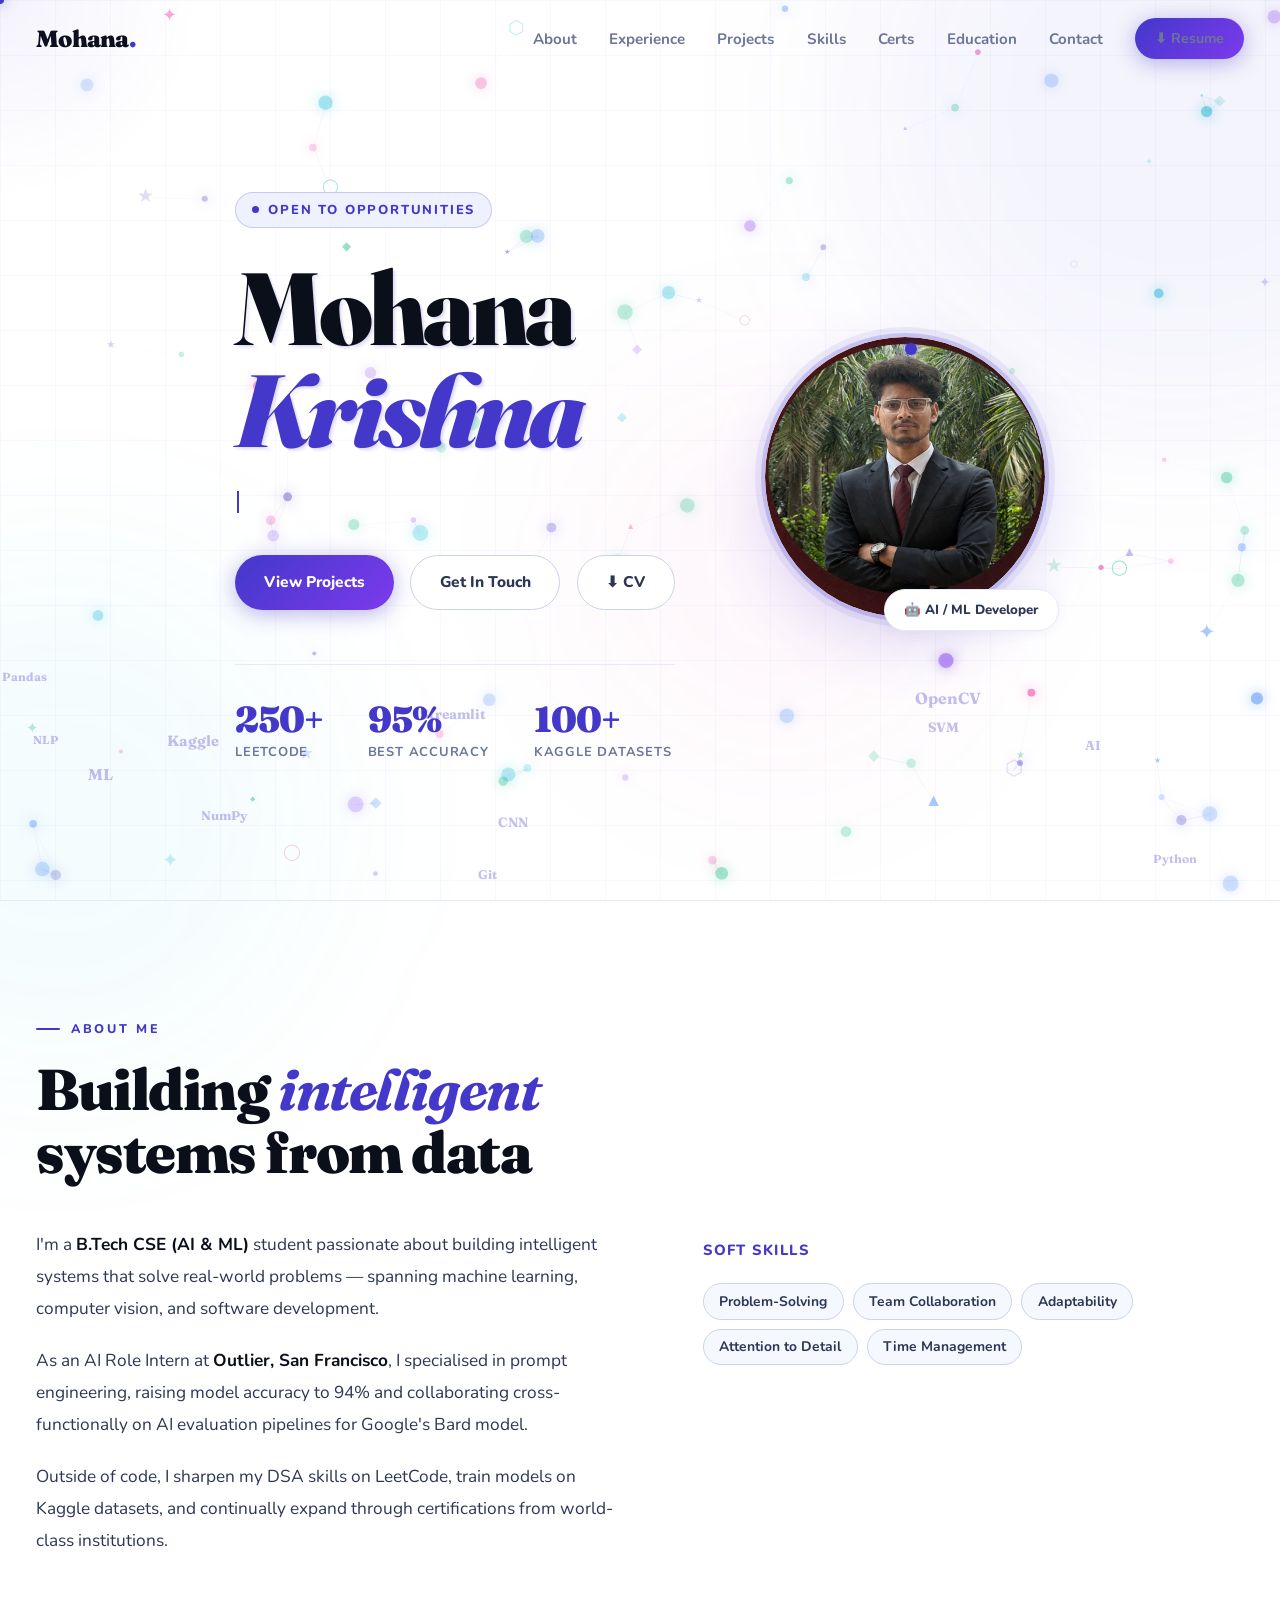
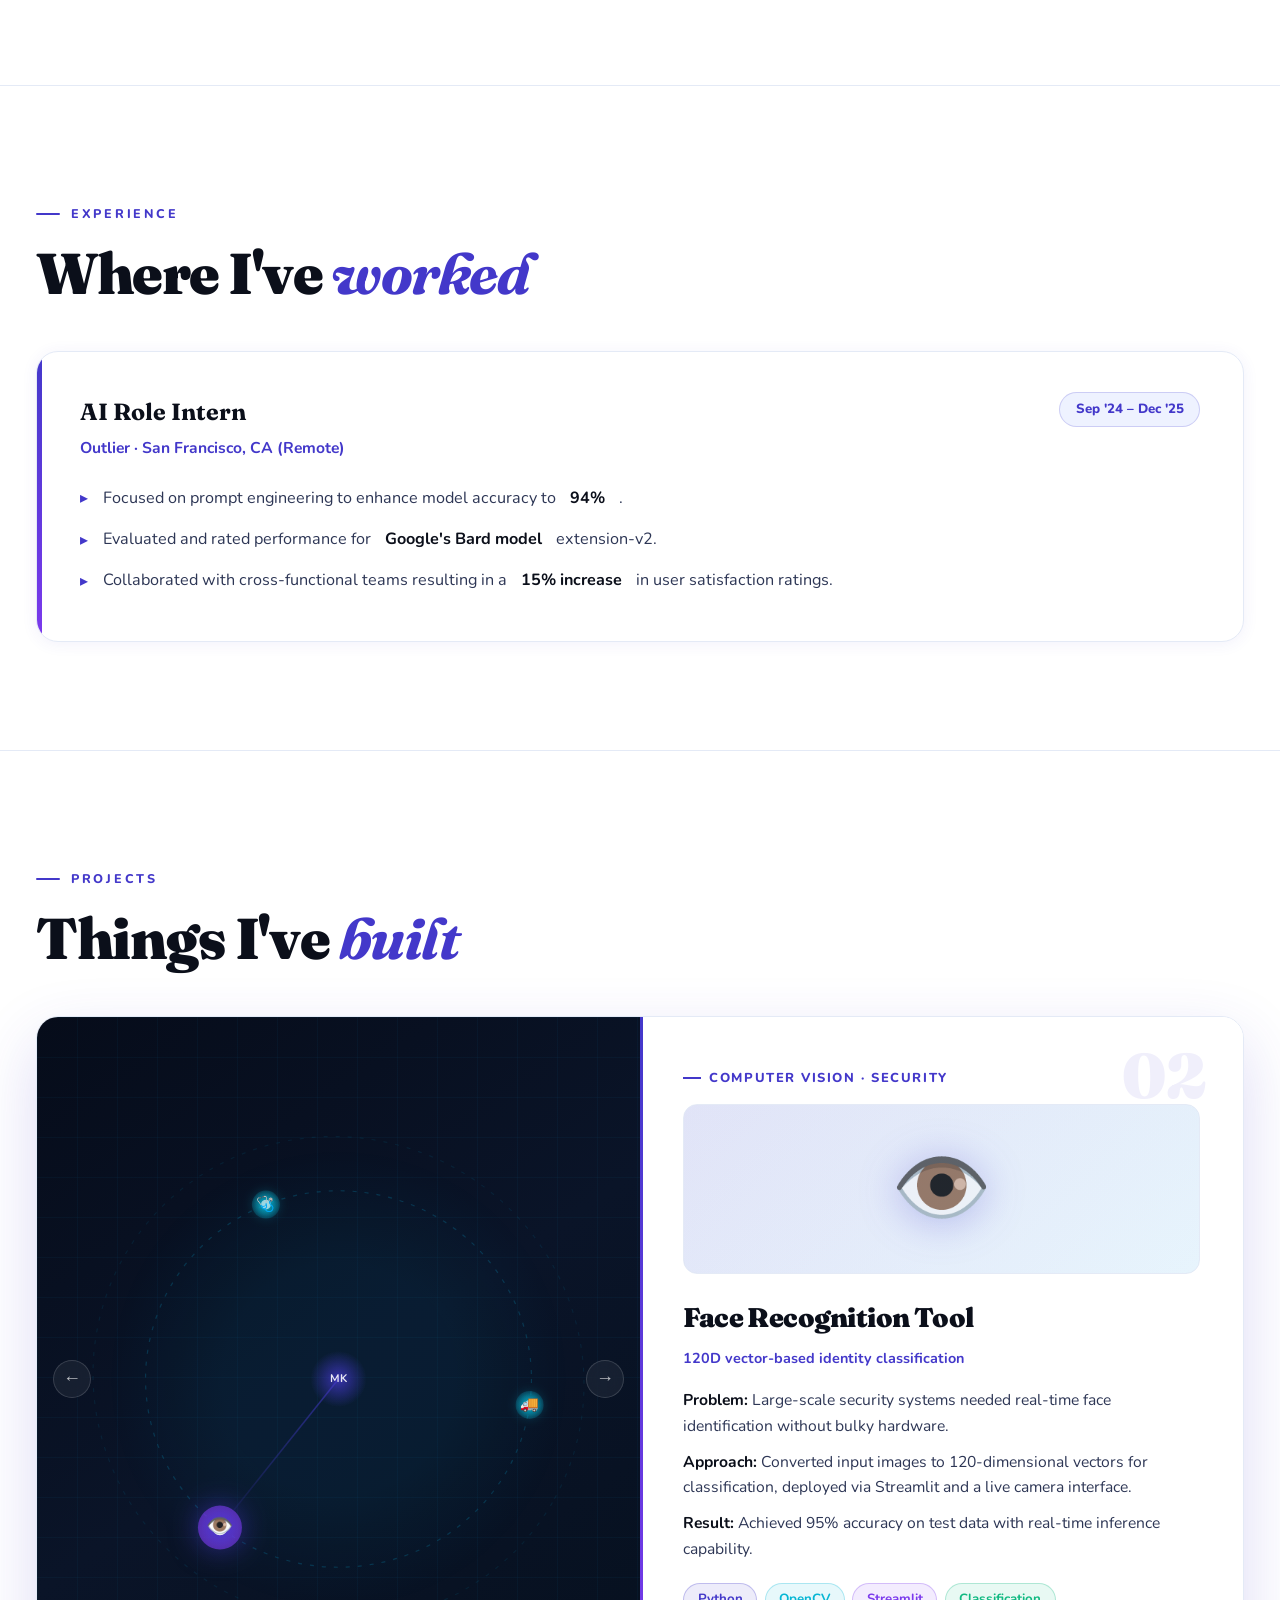
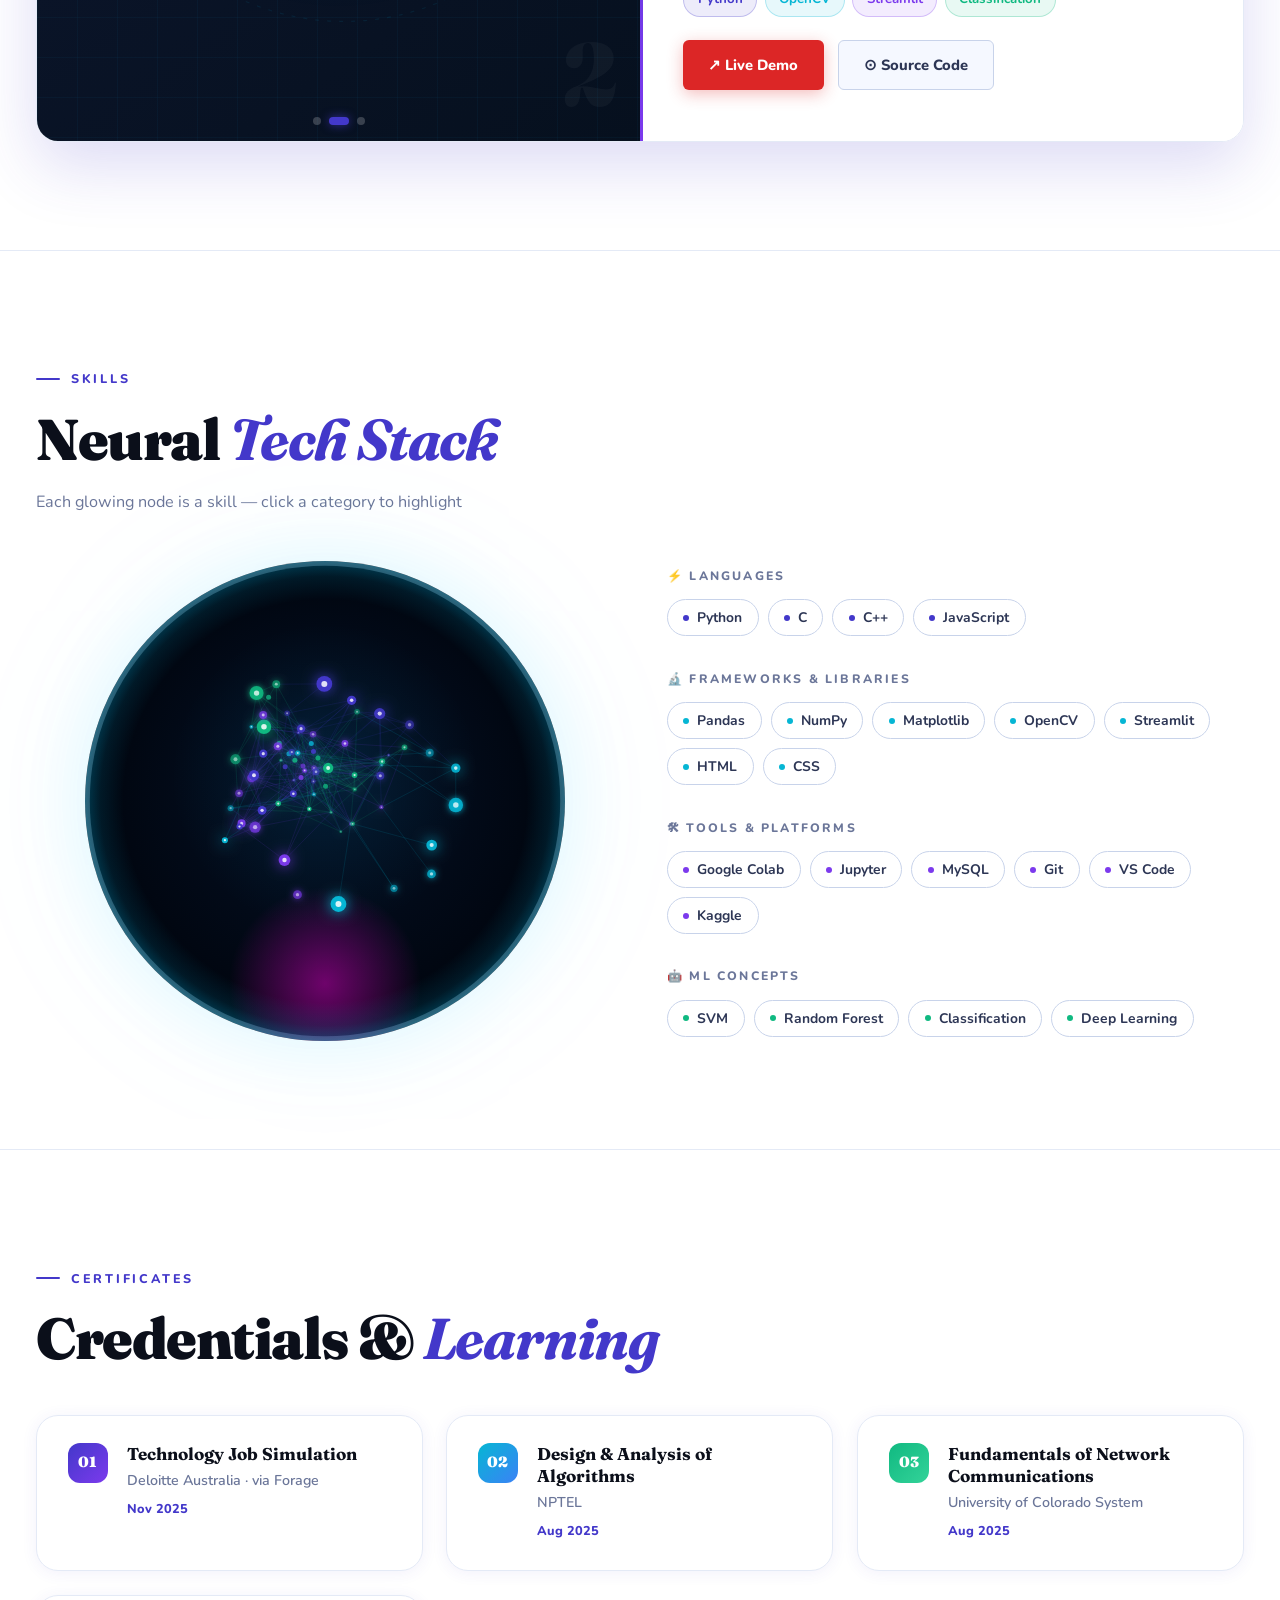
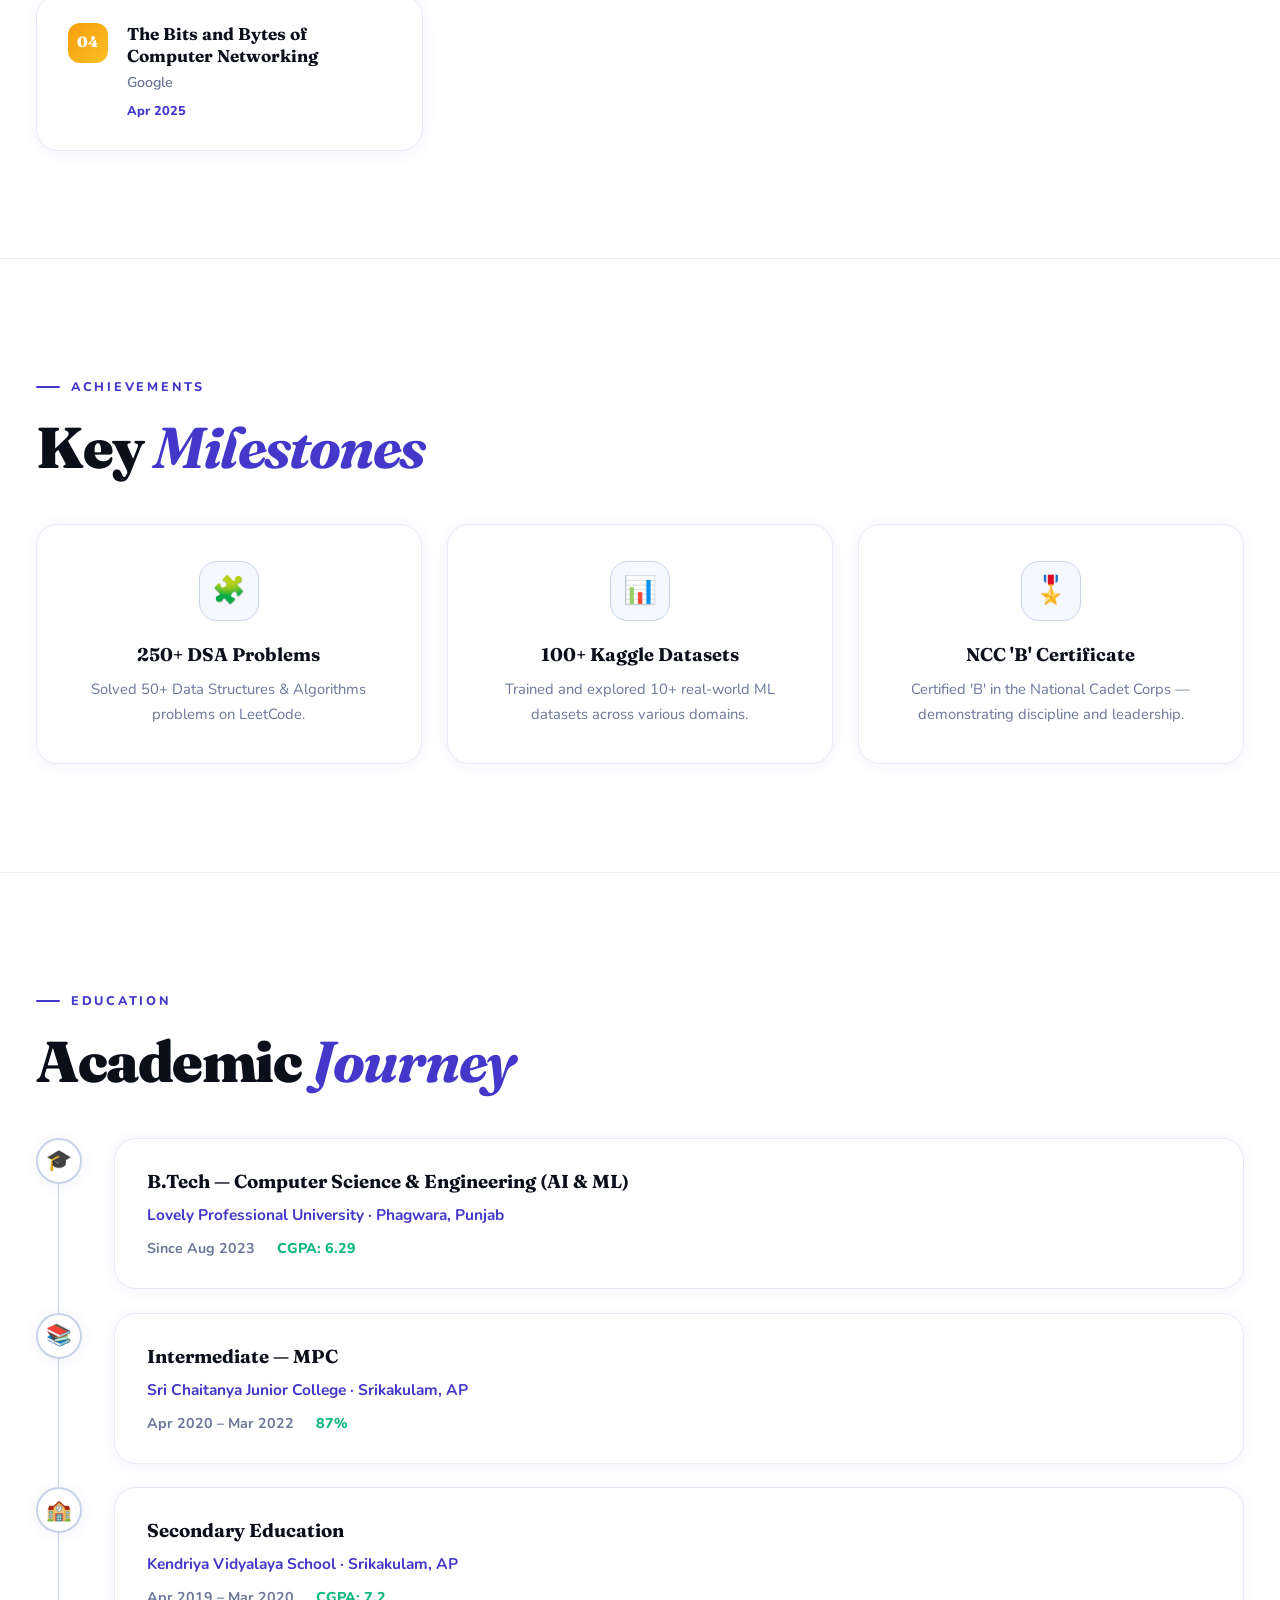
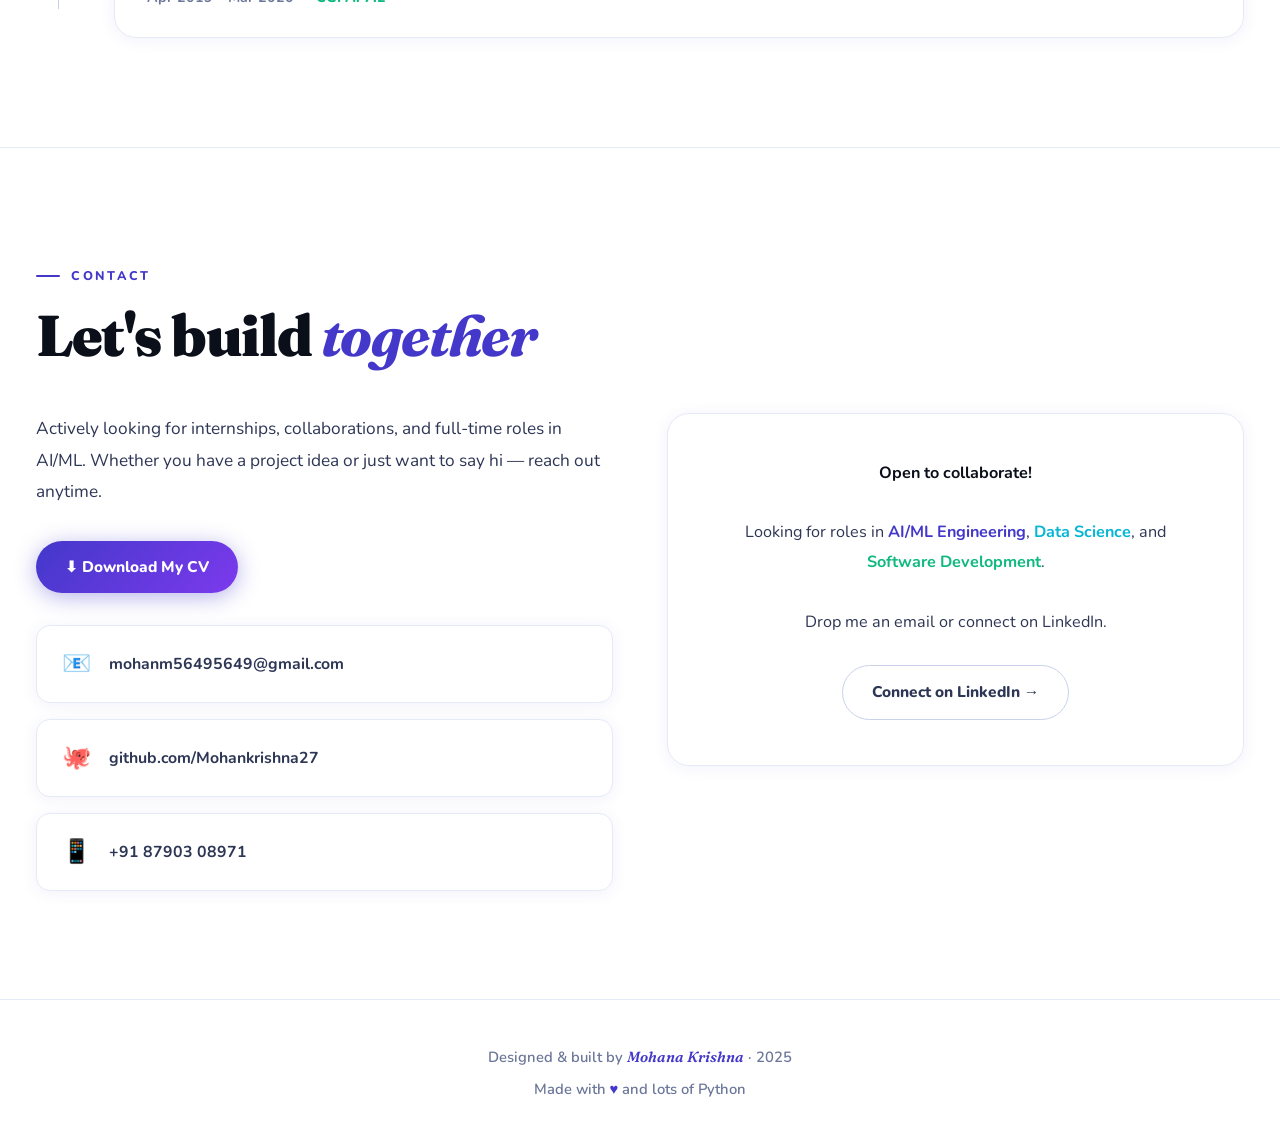
==== commit 92192a3a: "Fix layout size" ====
--- a/portfolio_final1.html
+++ b/portfolio_final1.html
@@ -22,7 +22,7 @@
   --r:14px;--r-lg:22px;
 }
 *,*::before,*::after{box-sizing:border-box;margin:0;padding:0}
-html{scroll-behavior:smooth}
+html{scroll-behavior:smooth;font-size:18px}
 body{font-family:'Nunito',sans-serif;background:var(--bg);color:var(--text);overflow-x:hidden;line-height:1.7}
 ::-webkit-scrollbar{width:5px}
 ::-webkit-scrollbar-track{background:var(--bg2)}
@@ -43,7 +43,7 @@
 #cg{position:fixed;pointer-events:none;z-index:9999;width:400px;height:400px;border-radius:50%;background:radial-gradient(circle,rgba(67,56,202,.06) 0%,transparent 70%);transform:translate(-50%,-50%);transition:left .08s,top .08s}
 #cd{position:fixed;pointer-events:none;z-index:9999;width:8px;height:8px;border-radius:50%;background:var(--accent);transform:translate(-50%,-50%);box-shadow:0 0 14px rgba(67,56,202,.7);transition:left .04s,top .04s,transform .2s,background .2s}
 
-.container{max-width:1100px;margin:0 auto;padding:0 2rem;position:relative;z-index:1}
+.container{max-width:1280px;margin:0 auto;padding:0 2rem;position:relative;z-index:1}
 .section-label{display:inline-flex;align-items:center;gap:.6rem;font-size:.7rem;font-weight:800;letter-spacing:.22em;text-transform:uppercase;color:var(--accent);margin-bottom:1rem}
 .section-label::before{content:'';width:24px;height:2px;background:var(--accent);border-radius:2px}
 .section-title{font-family:'Fraunces',serif;font-weight:900;font-size:clamp(1.9rem,4.5vw,3.2rem);line-height:1.1;color:var(--text);margin-bottom:1rem;letter-spacing:-.025em}
